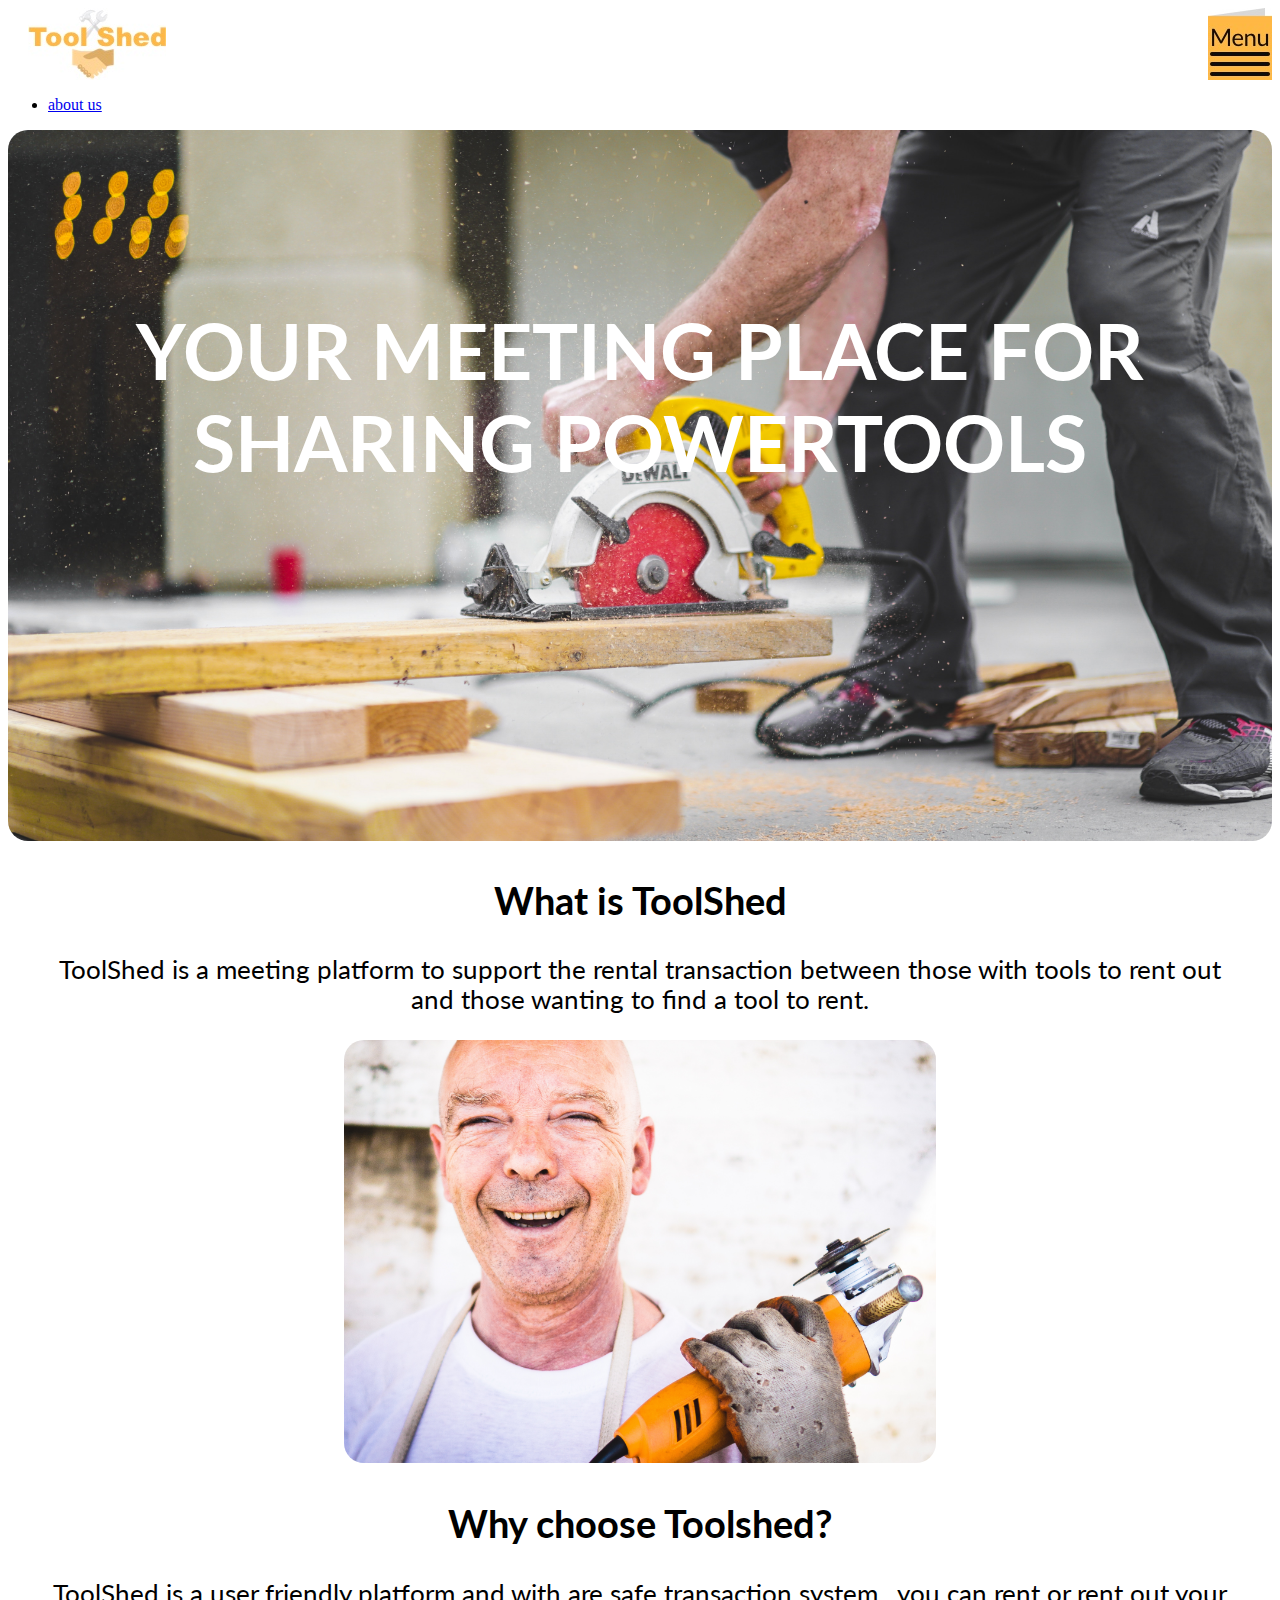
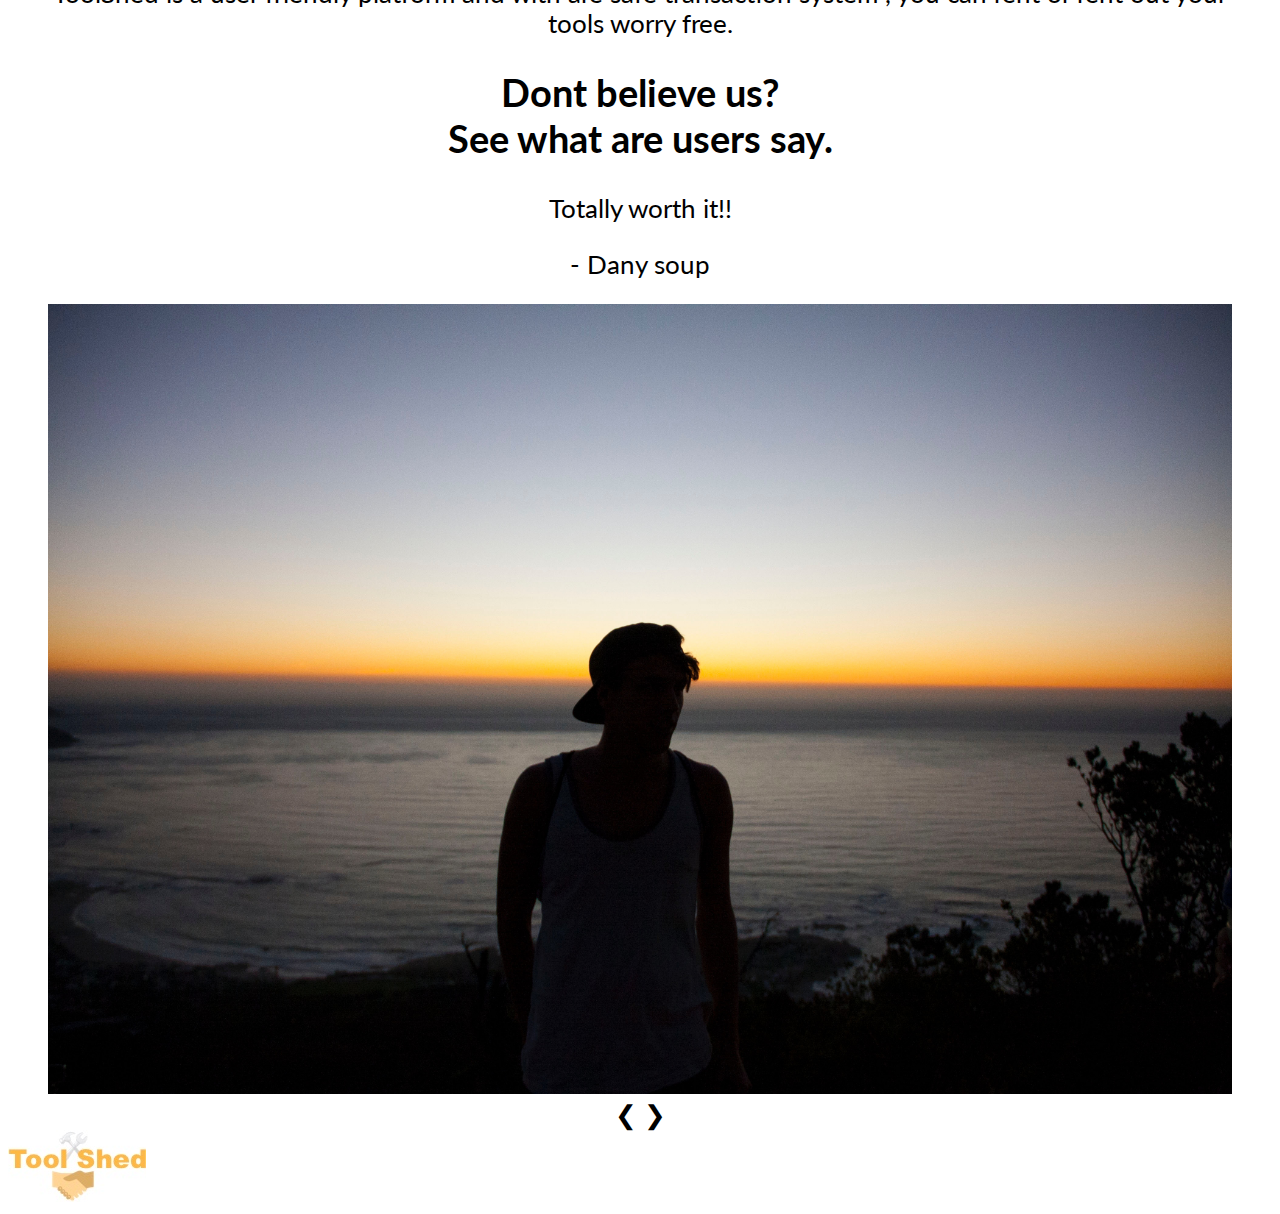
==== index.html @ 8a11a303 "lalmost finshed with customer review section" ====
<!DOCTYPE html>
<html>
  <head>
    <meta name="viewport" content="width=device-width, initial-scale=1.0" />
    <link rel="stylesheet" href="css/index.css" />
    <link
      href="http://fonts.googleapis.com/css?family=Lato&subset=latin,latin-ext"
      rel="stylesheet"
      type="text/css"
    />
    <script async src="JS/home-page.js"></script>
    <title>TOOL SHED</title>
  </head>
  <body>
    <header class="header-nav">
      <img class="topLogo" src="imgs/logo.jpg" />
      <img href="#" class="menu-button" src="imgs/Menu-.jpg" />
    </header>
    <div class="menu">
      <ul>
        <li><a href="about.html">about us </a></li>
      </ul>
    </div>
    <div class="home-page">
      <div class="topImg">
        <img class="backImg" src="imgs/greyson-joralemon-482879-unsplash.jpg" />
        <h1>
          YOUR MEETING PLACE FOR <br />
          SHARING POWERTOOLS
        </h1>
      </div>
      <!--topImg div-->

      <div class="wholeContent">
        <div class="topSecContent">
          <h2>What is ToolShed</h2>
          <p>
            ToolShed is a meeting platform to support the rental transaction
            between those with tools to rent out and those wanting to find a
            tool to rent.
          </p>
          <img
            class="bottomContentImg"
            src="imgs/david-siglin-87978-unsplash.jpg"
          />

        <h2>Why choose Toolshed?</h2>
        <p>
          ToolShed is a user friendly platform and with are safe
          transaction system , you can rent or rent out your tools worry free.
        </p>
        <div class= "costumer-comments">
          <h2> Dont believe us? <br> See what are users say.</h2>
          <div class="Slides">
              <p>Totally worth it!!</p>
              <p class="costumerName">- Dany soup</p>
              <img  class="profilePic"src= 'imgs/chris-leggat-78586-unsplash.jpg'>
            </div>
          
            <div class="Slides">
              <p>I've aleady made 100 bucks this week.</p>
              <p class="costumerName">- Chief Bob</p>
              <img  class="profilePic"src= 'imgs/jordan-whitfield-107093-unsplash.jpg'>
            </div>
          
            <div class="Slides">
              <p>Needed a saw to finish my project. ToolShed found one available to rent a couple blocks down.</p>
              <p class="costumerName">- Allison Grechin</p>
              <img  class="profilePic"src= 'imgs/juan-ramos-97385-unsplash.jpg'>
            </div>

            <div class="Slides">
              <p>I wish I knew about Toolshed sooner</p>
              <p class="costumerName">- Chris P. Bacon</p>
              <img  class="profilePic"src= 'imgs/noah-basle-25984-unsplash.jpg'>
            </div>
          
            <!-- Next/prev buttons -->
            <a class="prev" onclick="plusSlides(0)">&#10094;</a>
            <a class="next" onclick="plusSlides(1)">&#10095;</a>


        </div>
      </div><!--topSecContent div-->
    </div>
    <!-- wholeContent div -->

    <footer class="footerBar">
      <img class="footerLogo" src="imgs/logo.jpg" />
    </footer>
  </body>
</html>

<!--
   <p>
            Create a Profile and become a<br />
            Poster, Renter, or both today!
          </p>
<div class="wrap">
    <button class="dropbtn">Begin Here</button>
  </div>
   wrap div -->
---- css/index.css ----
.header-nav {
  display: flex;
  justify-content: space-between;
  align-items: center;
}
.topLogo {
  padding: 0px 20px;
}
.menuLogo {
  padding: 10px;
}
.container {
  display: inline-block;
  margin: 0px 20px;
  cursor: pointer;
}
.bar1,
.bar2,
.bar3 {
  width: 35px;
  height: 5px;
  background-color: #333;
  margin: 6px 0;
  transition: 0.4s;
}
.change .bar1 {
  transform: rotate(-45deg) translate(-9px, 6px);
}
.change .bar2 {
  opacity: 0;
}
.change .bar3 {
  transform: rotate(45deg) translate(-8px, -8px);
}
.topImg {
  position: relative;
}
.backImg {
  width: 100%;
  height: auto;
  border-radius: 20px;
}
.topImg h1 {
  position: absolute;
  width: 100%;
  top: 30%;
  left: 50%;
  transform: translate(-50%, -50%);
  font-size: 6vw;
  text-align: center;
  color: white;
  font-family: "Lato", sans-serif;
}
.topSecContent {
  display: flex;
  flex-direction: column;
  justify-content: center;
  margin: 0px 40px;
  text-align: center;
  font-size: 1.6rem;
  font-family: "Lato", sans-serif;
}
@media (min-width: 1000px) {
  .topSecContent {
    display: inline-block;
  }
}
.bottomContentImg {
  border-radius: 20px;
}
@media (min-width: 1000px) {
  .bottomContentImg {
    width: 50%;
  }
}
.dropbtn {
  font-family: "Lato", sans-serif;
  font-size: 26px;
  width: 257px;
  height: 38px;
  background: #ffb843;
  color: white;
  border-radius: 30px;
  box-shadow: 0px 1px 1px grey;
  outline: none;
}
.devTeamImg {
  position: relative;
  text-align: center;
  color: white;
}
.devTeam {
  position: absolute;
  top: 50%;
  left: 50%;
  transform: translate(-50%, -50%);
  font-size: 10vw;
}
.devInfoSec {
  display: flex;
  flex-wrap: wrap;
}
.devInfo {
  width: 49.5%;
  font-size: 100%;
  text-align: center;
}
.profilePhoto {
  border-radius: 50%;
  width: 20%;
  height: auto;
}
* {
  max-width: 100%;
}
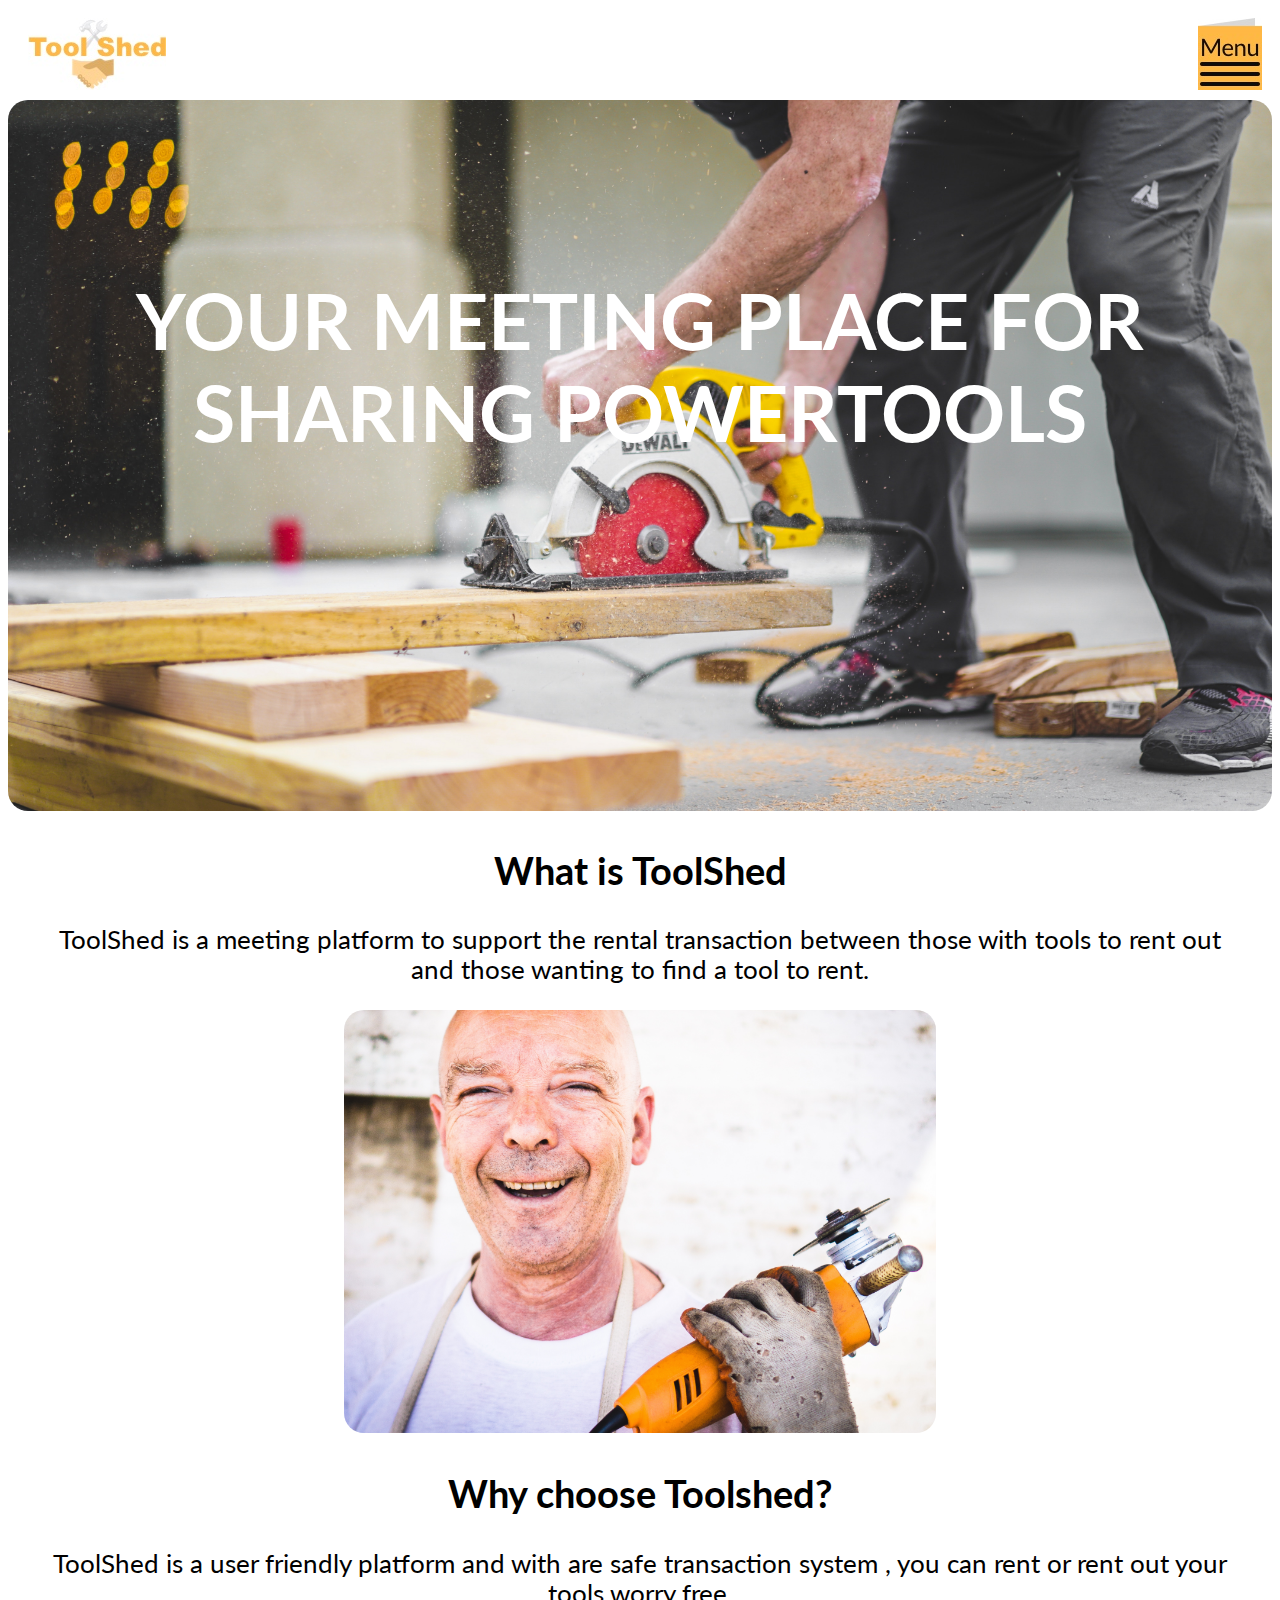
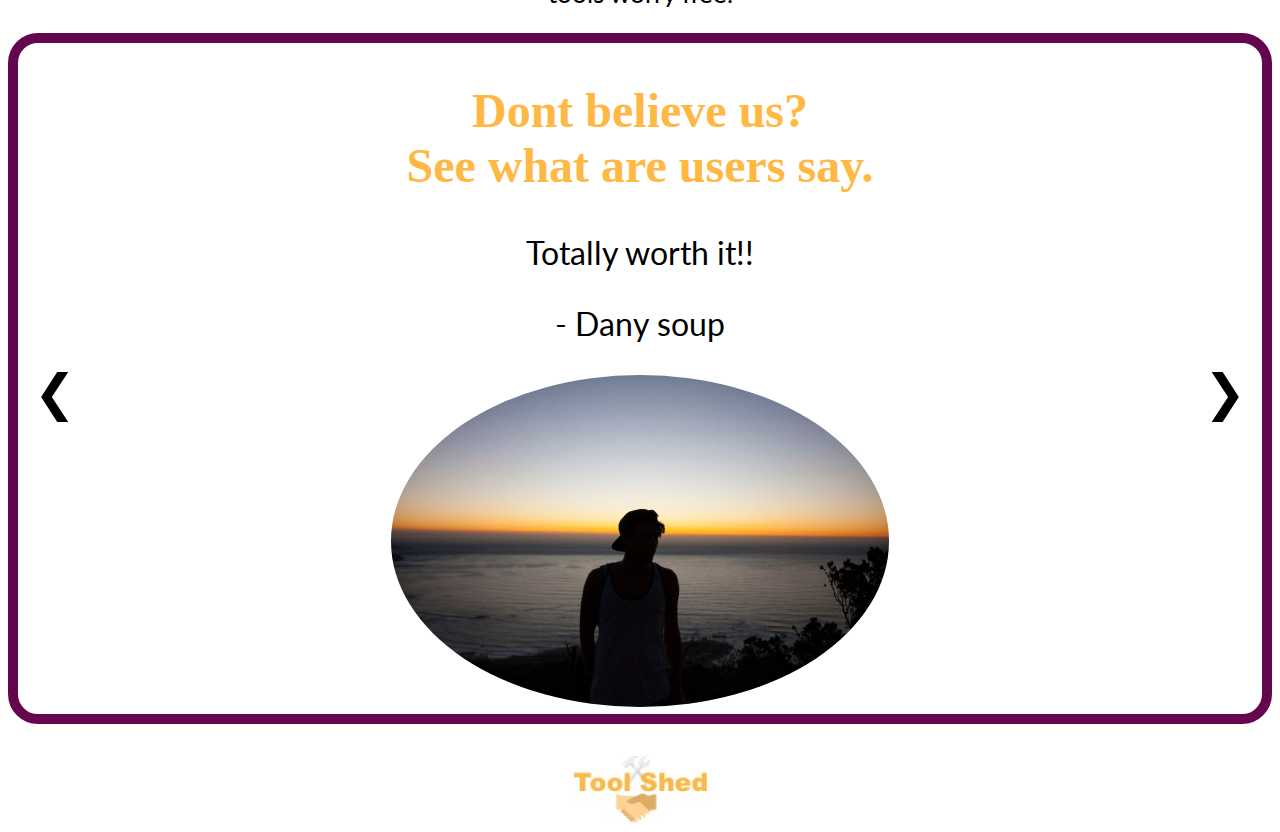
==== commit f9bc116f: "user review section done and working properly" ====
--- a/index.html
+++ b/index.html
@@ -16,87 +16,96 @@
       <img class="topLogo" src="imgs/logo.jpg" />
       <img href="#" class="menu-button" src="imgs/Menu-.jpg" />
     </header>
+
     <div class="menu">
       <ul>
         <li><a href="about.html">about us </a></li>
       </ul>
     </div>
-    <div class="home-page">
-      <div class="topImg">
-        <img class="backImg" src="imgs/greyson-joralemon-482879-unsplash.jpg" />
-        <h1>
-          YOUR MEETING PLACE FOR <br />
-          SHARING POWERTOOLS
-        </h1>
-      </div>
-      <!--topImg div-->
+    <!--menu div-->
 
-      <div class="wholeContent">
-        <div class="topSecContent">
-          <h2>What is ToolShed</h2>
-          <p>
-            ToolShed is a meeting platform to support the rental transaction
-            between those with tools to rent out and those wanting to find a
-            tool to rent.
-          </p>
-          <img
-            class="bottomContentImg"
-            src="imgs/david-siglin-87978-unsplash.jpg"
-          />
+    <div class="topImg">
+      <img class="backImg" src="imgs/greyson-joralemon-482879-unsplash.jpg" />
+      <h1>
+        YOUR MEETING PLACE FOR <br />
+        SHARING POWERTOOLS
+      </h1>
+    </div>
+    <!--topImg div-->
+
+    <div class="contentSec">
+      <div class="topContentSec">
+        <h2>What is ToolShed</h2>
+
+        <p>
+          ToolShed is a meeting platform to support the rental transaction
+          between those with tools to rent out and those wanting to find a tool
+          to rent.
+        </p>
+
+        <img
+          class="bottomContentImg"
+          src="imgs/david-siglin-87978-unsplash.jpg"
+        />
 
         <h2>Why choose Toolshed?</h2>
+
         <p>
-          ToolShed is a user friendly platform and with are safe
-          transaction system , you can rent or rent out your tools worry free.
+          ToolShed is a user friendly platform and with are safe transaction
+          system , you can rent or rent out your tools worry free.
         </p>
-        <div class= "costumer-comments">
-          <h2> Dont believe us? <br> See what are users say.</h2>
-          <div class="Slides">
-              <p>Totally worth it!!</p>
-              <p class="costumerName">- Dany soup</p>
-              <img  class="profilePic"src= 'imgs/chris-leggat-78586-unsplash.jpg'>
-            </div>
-          
-            <div class="Slides">
-              <p>I've aleady made 100 bucks this week.</p>
-              <p class="costumerName">- Chief Bob</p>
-              <img  class="profilePic"src= 'imgs/jordan-whitfield-107093-unsplash.jpg'>
-            </div>
-          
-            <div class="Slides">
-              <p>Needed a saw to finish my project. ToolShed found one available to rent a couple blocks down.</p>
-              <p class="costumerName">- Allison Grechin</p>
-              <img  class="profilePic"src= 'imgs/juan-ramos-97385-unsplash.jpg'>
-            </div>
+      </div>
+      <!--topContentSec-->
 
-            <div class="Slides">
-              <p>I wish I knew about Toolshed sooner</p>
-              <p class="costumerName">- Chris P. Bacon</p>
-              <img  class="profilePic"src= 'imgs/noah-basle-25984-unsplash.jpg'>
-            </div>
-          
-            <!-- Next/prev buttons -->
-            <a class="prev" onclick="plusSlides(0)">&#10094;</a>
-            <a class="next" onclick="plusSlides(1)">&#10095;</a>
+      <div class="costumer-comments">
+        <h2>
+          Dont believe us? <br />
+          See what are users say.
+        </h2>
 
+        <div class="Slides">
+          <p>Totally worth it!!</p>
+          <p>- Dany soup</p>
+          <img class="profilePic" src="imgs/chris-leggat-78586-unsplash.jpg" />
+        </div>
+        <!--Slides div-->
 
+        <div class="Slides">
+          <p>I've aleady made 100 bucks this week.</p>
+          <p>- Chief Bob</p>
+          <img
+            class="profilePic"
+            src="imgs/jordan-whitfield-107093-unsplash.jpg"
+          />
         </div>
-      </div><!--topSecContent div-->
+        <!--Slides div-->
+
+        <div class="Slides">
+          <p>
+            Needed a saw to finish my project. ToolShed found one available to
+            rent a couple blocks down.
+          </p>
+          <p>- Allison Grechin</p>
+          <img class="profilePic" src="imgs/juan-ramos-97385-unsplash.jpg" />
+        </div>
+        <!--Slides div-->
+
+        <div class="Slides">
+          <p>I wish I knew about Toolshed sooner</p>
+          <p>- Chrissy P. Bacon</p>
+          <img class="profilePic" src="imgs/noah-basle-25984-unsplash.jpg" />
+        </div>
+        <!--Slides div-->
+
+        <a class="prev" onclick="plusSlides(-1)">&#10094;</a>
+        <a class="next" onclick="plusSlides(1)">&#10095;</a>
+      </div>
+      <!--custumer-comments div-->
     </div>
-    <!-- wholeContent div -->
+    <!-- contentSec div -->
 
     <footer class="footerBar">
       <img class="footerLogo" src="imgs/logo.jpg" />
     </footer>
   </body>
 </html>
-
-<!--
-   <p>
-            Create a Profile and become a<br />
-            Poster, Renter, or both today!
-          </p>
-<div class="wrap">
-    <button class="dropbtn">Begin Here</button>
-  </div>
-   wrap div -->
--- a/css/index.css
+++ b/css/index.css
@@ -9,28 +9,12 @@
 .menuLogo {
   padding: 10px;
 }
-.container {
-  display: inline-block;
-  margin: 0px 20px;
-  cursor: pointer;
-}
-.bar1,
-.bar2,
-.bar3 {
-  width: 35px;
-  height: 5px;
-  background-color: #333;
-  margin: 6px 0;
-  transition: 0.4s;
-}
-.change .bar1 {
-  transform: rotate(-45deg) translate(-9px, 6px);
-}
-.change .bar2 {
-  opacity: 0;
-}
-.change .bar3 {
-  transform: rotate(45deg) translate(-8px, -8px);
+.footerBar {
+  width: 100%;
+  height: 70px;
+  margin: 30px 0px 0px;
+  display: flex;
+  justify-content: center;
 }
 .topImg {
   position: relative;
@@ -39,6 +23,24 @@
   width: 100%;
   height: auto;
   border-radius: 20px;
+}
+.menu-button {
+  padding: 10px;
+  display: flex;
+  justify-content: flex-end;
+  cursor: pointer;
+}
+.menu {
+  display: none;
+  border: 1px solid green;
+}
+.menu ul li {
+  list-style-type: none;
+  display: flex;
+  font-size: 100%;
+}
+.menu--open {
+  display: flex;
 }
 .topImg h1 {
   position: absolute;
@@ -51,7 +53,7 @@
   color: white;
   font-family: "Lato", sans-serif;
 }
-.topSecContent {
+.topContentSec {
   display: flex;
   flex-direction: column;
   justify-content: center;
@@ -61,7 +63,7 @@
   font-family: "Lato", sans-serif;
 }
 @media (min-width: 1000px) {
-  .topSecContent {
+  .topContentSec {
     display: inline-block;
   }
 }
@@ -84,10 +86,51 @@
   box-shadow: 0px 1px 1px grey;
   outline: none;
 }
+.costumer-comments {
+  font-size: 2rem;
+  text-align: center;
+  border-radius: 30px;
+  border: 10px solid #65054e;
+  position: relative;
+}
+.costumer-comments h2 {
+  color: #ffb843;
+}
+.Slides {
+  display: none;
+  padding: 0% 10%;
+  text-align: center;
+  font-family: "lato", sans-serif;
+}
+.Slides .profilePic {
+  border-radius: 50%;
+  width: 50%;
+  height: auto;
+}
+.prev,
+.next {
+  cursor: pointer;
+  position: absolute;
+  top: 50%;
+  margin-top: -30px;
+  padding: 16px;
+  font-size: 50px;
+  border-radius: 20px;
+  user-select: none;
+  display: flex;
+  justify-content: space-between;
+}
+.next {
+  position: absolute;
+  right: 0;
+}
 .devTeamImg {
   position: relative;
   text-align: center;
   color: white;
+}
+.aboutBackroundImg {
+  border-radius: 20px;
 }
 .devTeam {
   position: absolute;
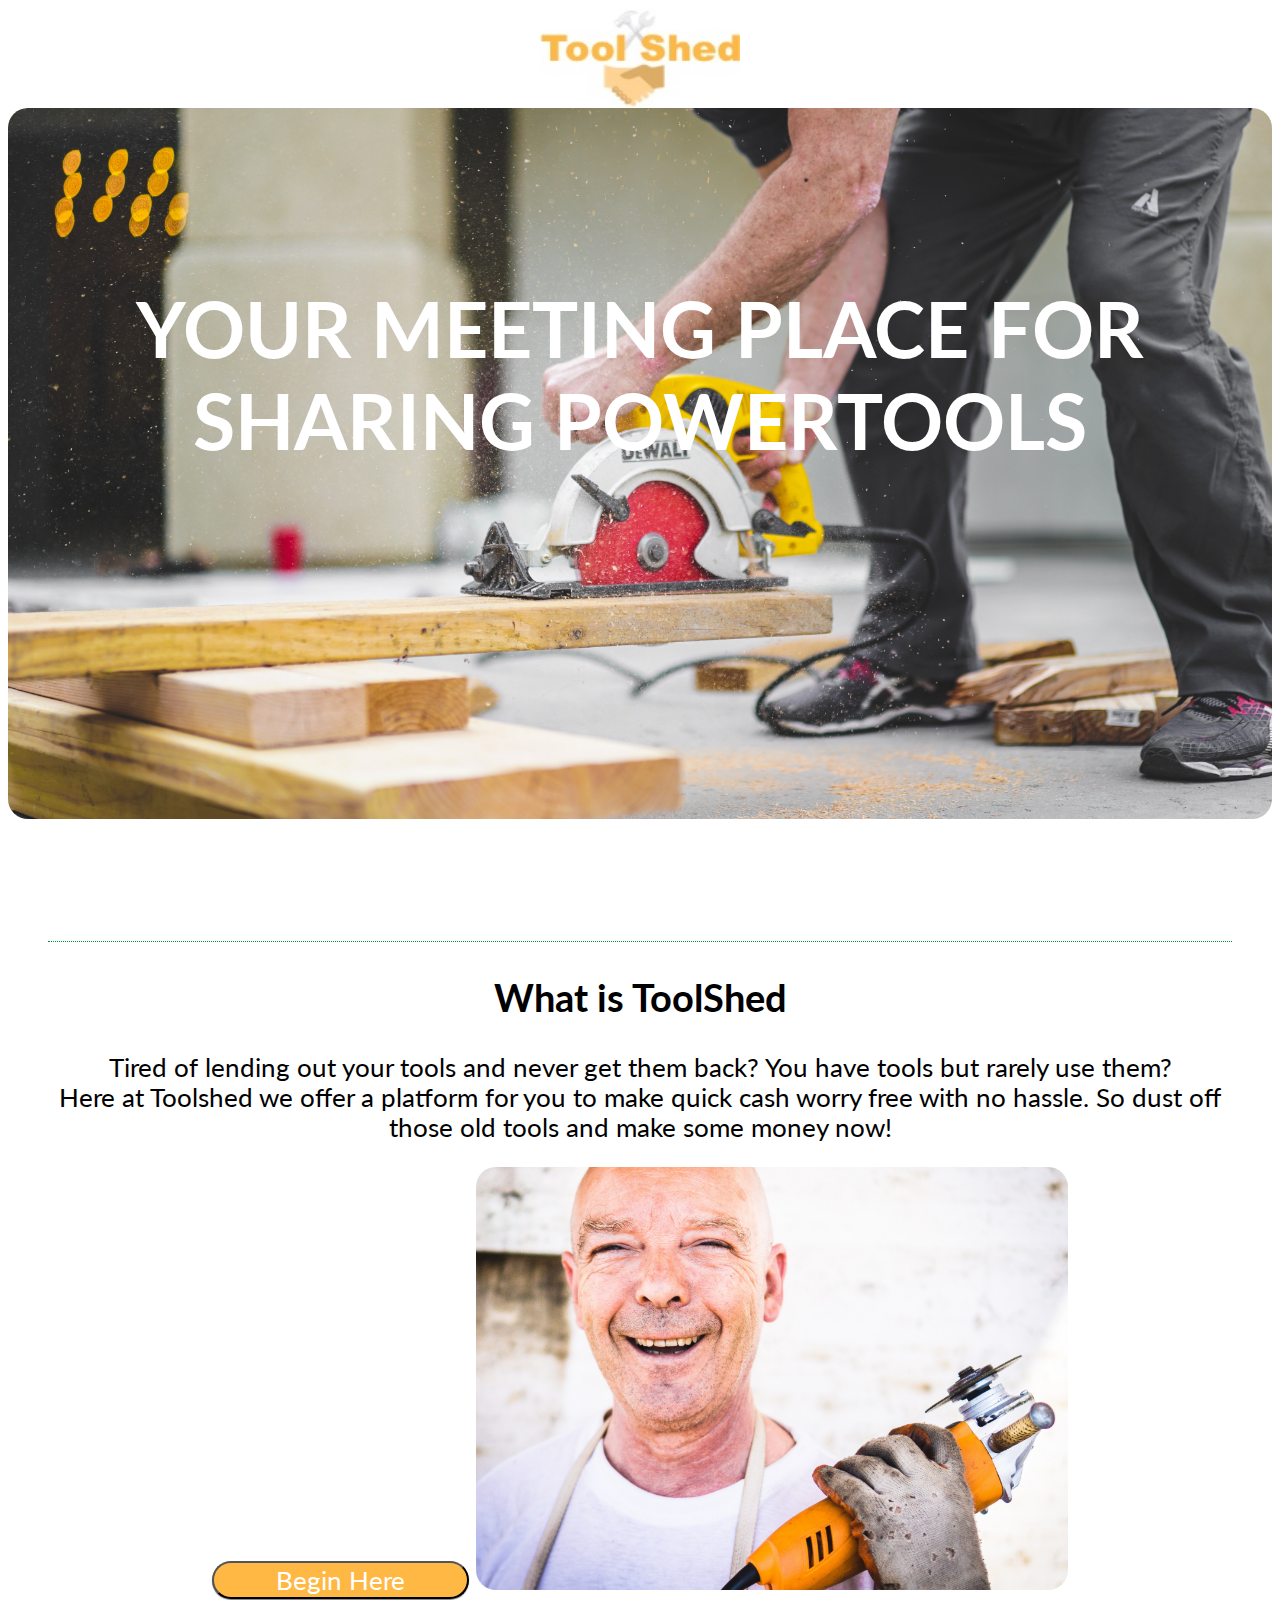
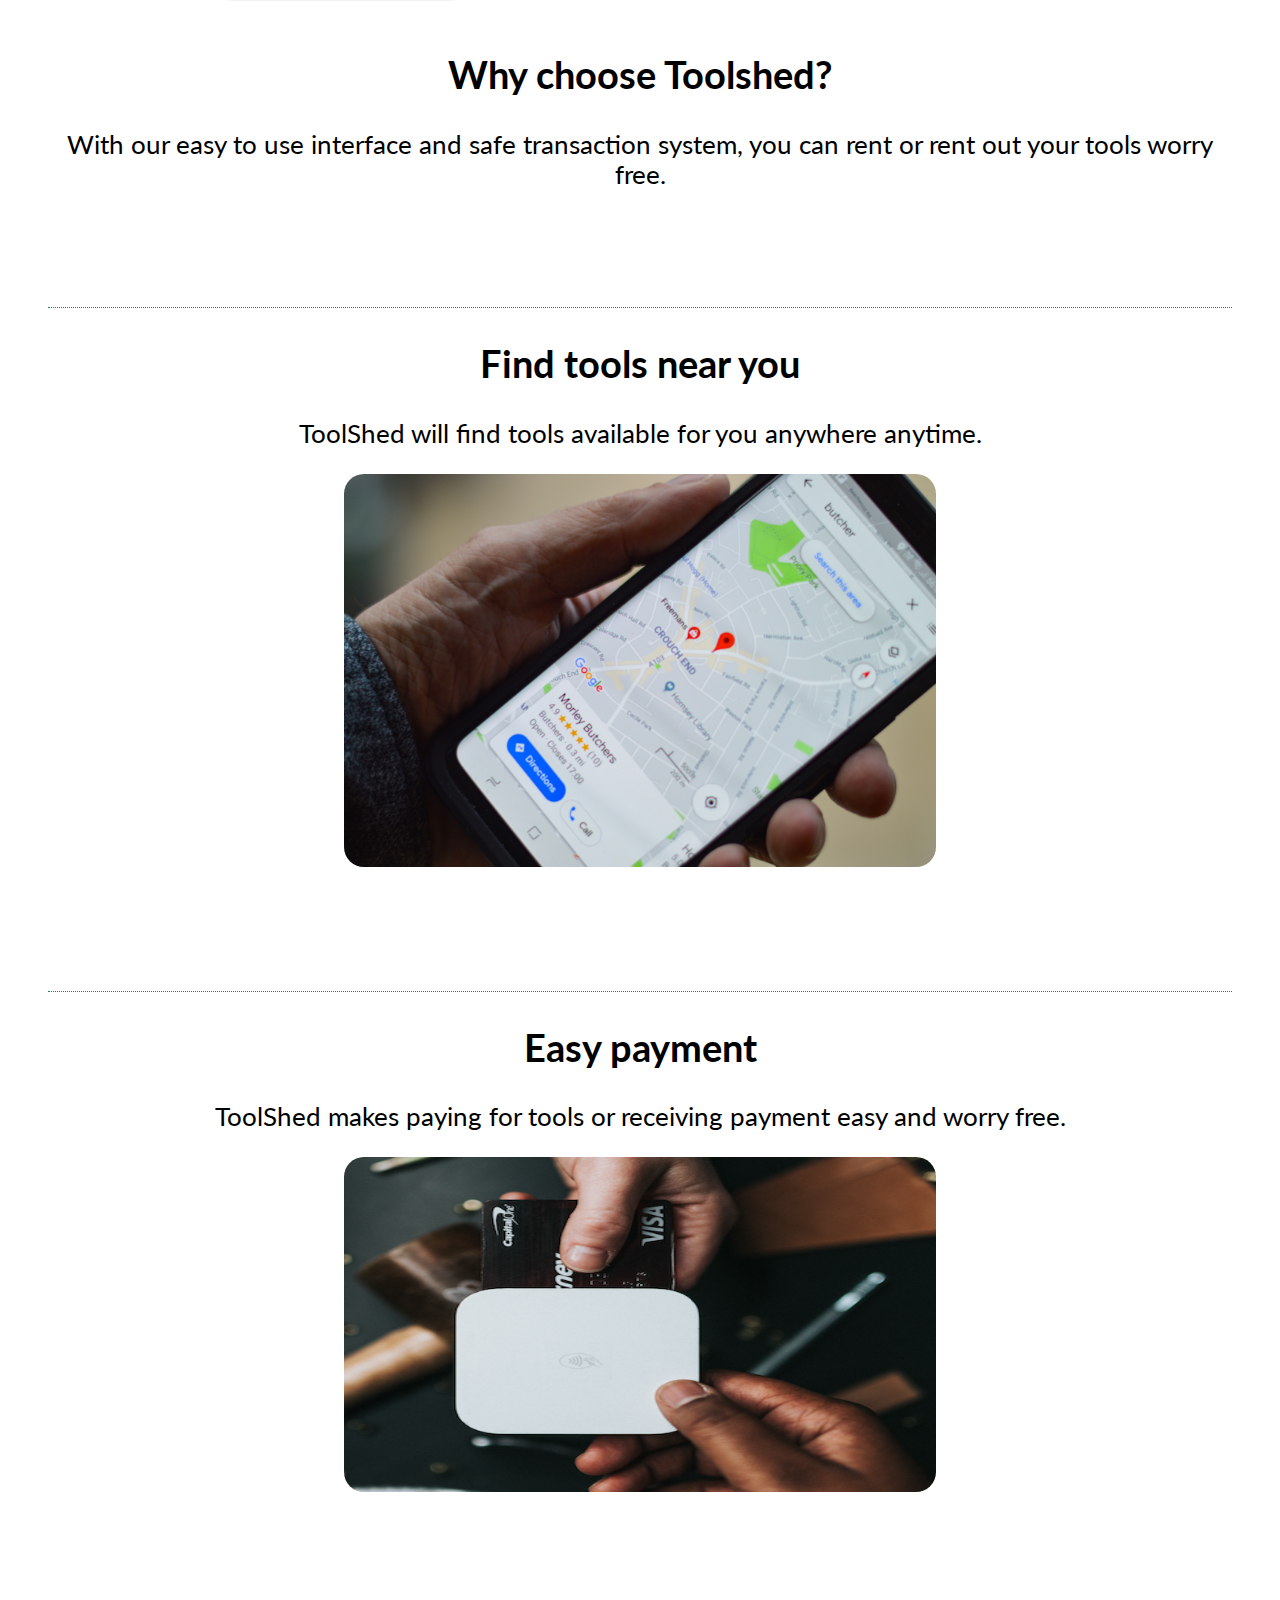
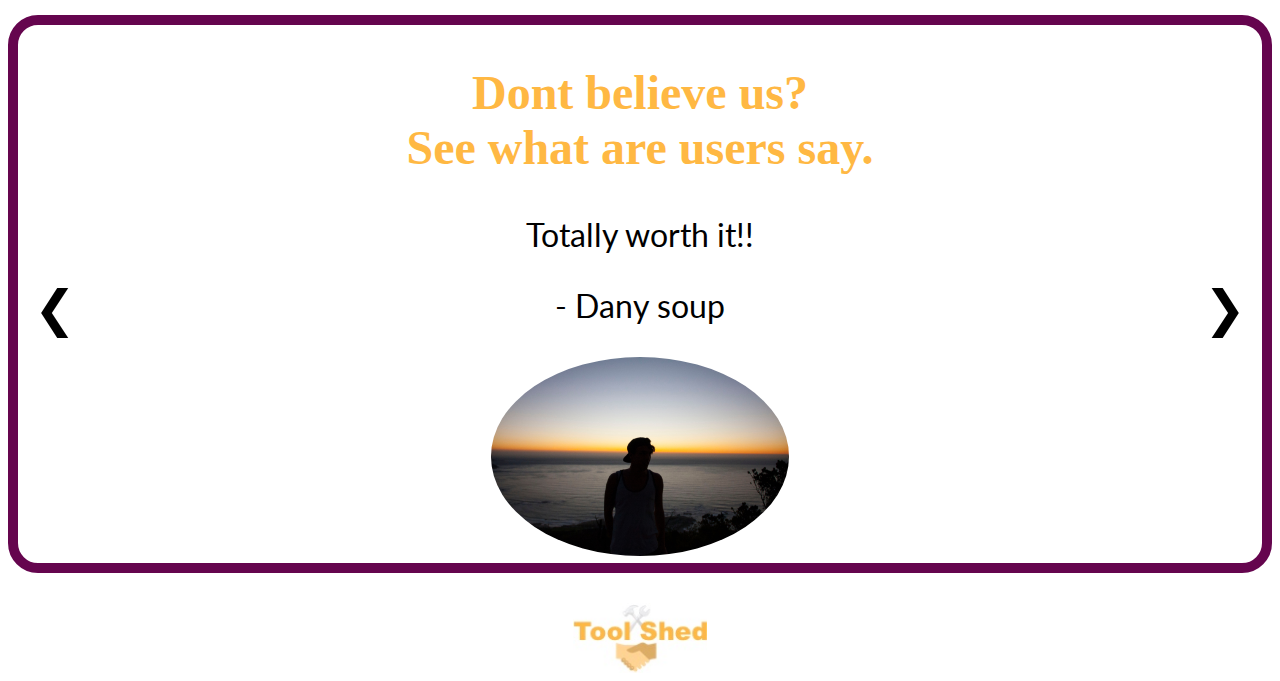
==== commit e3ef24f7: "Middle page content done. Just need to tweak desktop view" ====
--- a/index.html
+++ b/index.html
@@ -13,15 +13,8 @@
   </head>
   <body>
     <header class="header-nav">
-      <img class="topLogo" src="imgs/logo.jpg" />
-      <img href="#" class="menu-button" src="imgs/Menu-.jpg" />
+      <img class="topLogo" src="imgs/logo.jpg" width="200px" height="100px" />
     </header>
-
-    <div class="menu">
-      <ul>
-        <li><a href="about.html">about us </a></li>
-      </ul>
-    </div>
     <!--menu div-->
 
     <div class="topImg">
@@ -35,25 +28,51 @@
 
     <div class="contentSec">
       <div class="topContentSec">
-        <h2>What is ToolShed</h2>
+        <div class="content">
+          <h2>What is ToolShed</h2>
 
-        <p>
-          ToolShed is a meeting platform to support the rental transaction
-          between those with tools to rent out and those wanting to find a tool
-          to rent.
-        </p>
+          <p>
+            Tired of lending out your tools and never get them back? You have
+            tools but rarely use them?<br />
+            Here at Toolshed we offer a platform for you to make quick cash
+            worry free with no hassle. So dust off those old tools and make some
+            money now!
+          </p>
+          <button class="dropbtn">Begin Here</button>
+          <img
+            class="bottomContentImg"
+            src="imgs/david-siglin-87978-unsplash.jpg"
+          />
+          <h2>Why choose Toolshed?</h2>
 
-        <img
-          class="bottomContentImg"
-          src="imgs/david-siglin-87978-unsplash.jpg"
-        />
+          <p>
+            With our easy to use interface and safe transaction system, you can
+            rent or rent out your tools worry free.
+          </p>
+        </div>
 
-        <h2>Why choose Toolshed?</h2>
+        <div class="content">
+          <h2>Find tools near you</h2>
+          <p>ToolShed will find tools available for you anywhere anytime.</p>
+          <img
+            class="bottomContentImg"
+            src="imgs/henry-perks-1320570-unsplash.jpg"
+          />
+        </div>
 
-        <p>
-          ToolShed is a user friendly platform and with are safe transaction
-          system , you can rent or rent out your tools worry free.
-        </p>
+        <div class="content">
+          <h2>Easy payment</h2>
+          <p>
+            ToolShed makes paying for tools or receiving payment easy and worry
+            free.
+          </p>
+          <img
+            class="bottomContentImg"
+            src="imgs/Screen Shot 2019-05-22 at 4.34.09 PM.png"
+            width="504px"
+            height="335px"
+          />
+        </div>
       </div>
       <!--topContentSec-->
 
--- a/css/index.css
+++ b/css/index.css
@@ -1,13 +1,8 @@
 .header-nav {
+  width: 100%;
   display: flex;
-  justify-content: space-between;
+  justify-content: center;
   align-items: center;
-}
-.topLogo {
-  padding: 0px 20px;
-}
-.menuLogo {
-  padding: 10px;
 }
 .footerBar {
   width: 100%;
@@ -23,24 +18,6 @@
   width: 100%;
   height: auto;
   border-radius: 20px;
-}
-.menu-button {
-  padding: 10px;
-  display: flex;
-  justify-content: flex-end;
-  cursor: pointer;
-}
-.menu {
-  display: none;
-  border: 1px solid green;
-}
-.menu ul li {
-  list-style-type: none;
-  display: flex;
-  font-size: 100%;
-}
-.menu--open {
-  display: flex;
 }
 .topImg h1 {
   position: absolute;
@@ -67,6 +44,10 @@
     display: inline-block;
   }
 }
+.topContentSec .content {
+  border-top: 1px dotted #059240;
+  margin: 10% 0%;
+}
 .bottomContentImg {
   border-radius: 20px;
 }
@@ -85,6 +66,7 @@
   border-radius: 30px;
   box-shadow: 0px 1px 1px grey;
   outline: none;
+  margin-bottom: 20px;
 }
 .costumer-comments {
   font-size: 2rem;
@@ -106,6 +88,11 @@
   border-radius: 50%;
   width: 50%;
   height: auto;
+}
+@media (min-width: 1000px) {
+  .Slides .profilePic {
+    width: 30%;
+  }
 }
 .prev,
 .next {
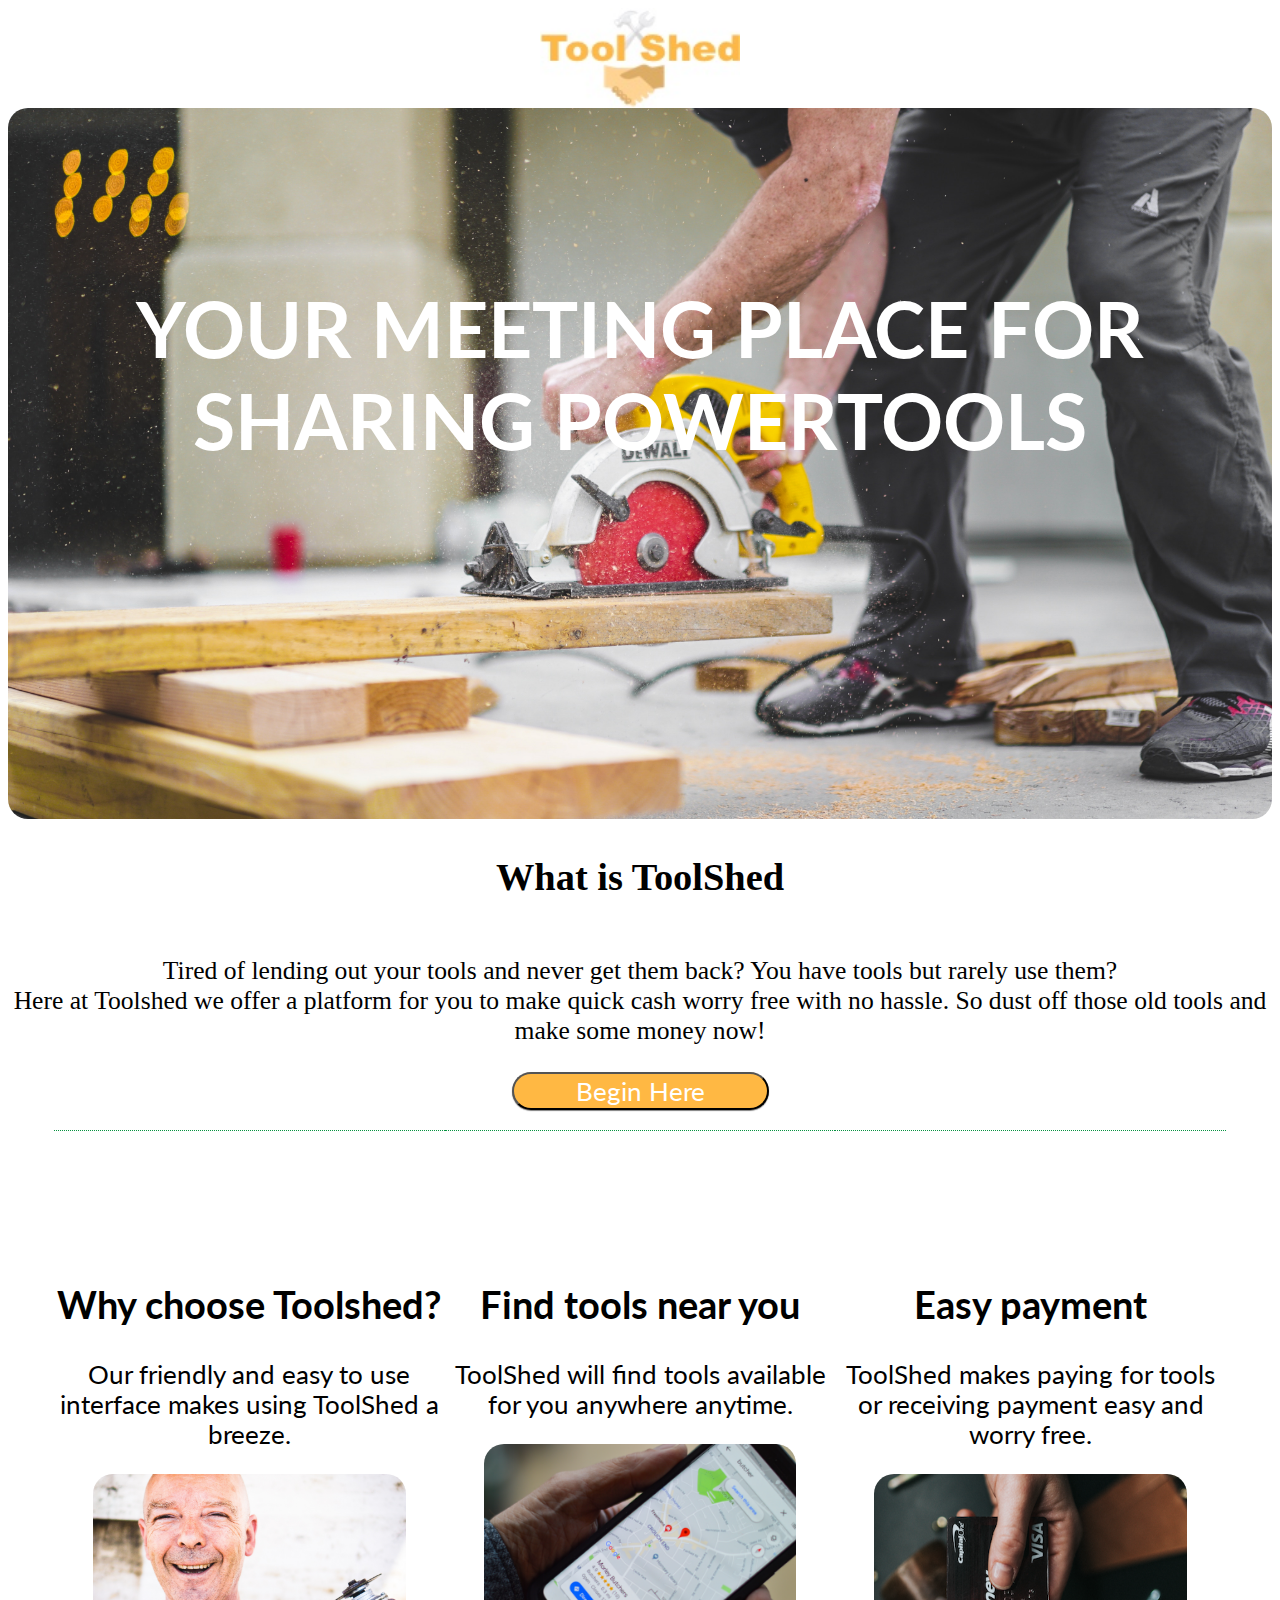
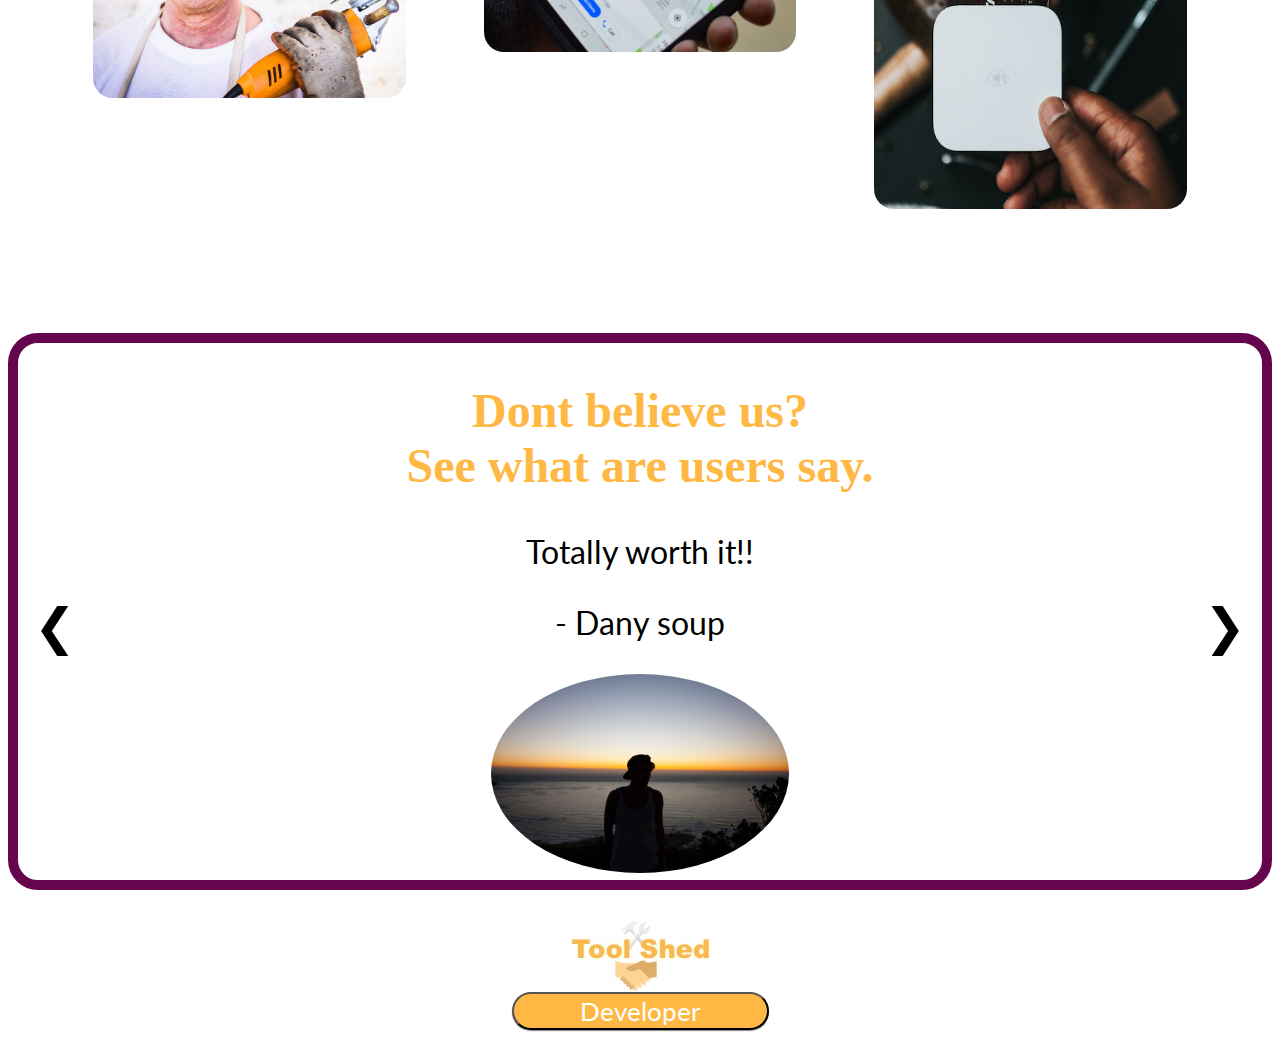
==== commit 0417c8cf: "landing page fully responsive and designs laid out" ====
--- a/index.html
+++ b/index.html
@@ -27,28 +27,33 @@
     <!--topImg div-->
 
     <div class="contentSec">
+      <div class="topPara">
+        <h2>What is ToolShed</h2>
+
+        <p>
+          Tired of lending out your tools and never get them back? You have
+          tools but rarely use them?<br />
+          Here at Toolshed we offer a platform for you to make quick cash worry
+          free with no hassle. So dust off those old tools and make some money
+          now!
+        </p>
+
+        <button class="dropbtn">Begin Here</button>
+      </div>
+
       <div class="topContentSec">
         <div class="content">
-          <h2>What is ToolShed</h2>
+          <h2>Why choose Toolshed?</h2>
 
           <p>
-            Tired of lending out your tools and never get them back? You have
-            tools but rarely use them?<br />
-            Here at Toolshed we offer a platform for you to make quick cash
-            worry free with no hassle. So dust off those old tools and make some
-            money now!
+            Our friendly and easy to use interface makes using ToolShed a
+            breeze.
           </p>
-          <button class="dropbtn">Begin Here</button>
+
           <img
             class="bottomContentImg"
             src="imgs/david-siglin-87978-unsplash.jpg"
           />
-          <h2>Why choose Toolshed?</h2>
-
-          <p>
-            With our easy to use interface and safe transaction system, you can
-            rent or rent out your tools worry free.
-          </p>
         </div>
 
         <div class="content">
@@ -73,8 +78,9 @@
             height="335px"
           />
         </div>
+        <!--content div-->
       </div>
-      <!--topContentSec-->
+      <!--topContentSec div-->
 
       <div class="costumer-comments">
         <h2>
@@ -125,6 +131,9 @@
 
     <footer class="footerBar">
       <img class="footerLogo" src="imgs/logo.jpg" />
+      <a href="about.html">
+        <button class="dropbtn">Developer</button>
+      </a>
     </footer>
   </body>
 </html>
--- a/css/index.css
+++ b/css/index.css
@@ -9,7 +9,8 @@
   height: 70px;
   margin: 30px 0px 0px;
   display: flex;
-  justify-content: center;
+  flex-direction: column;
+  align-items: center;
 }
 .topImg {
   position: relative;
@@ -30,6 +31,13 @@
   color: white;
   font-family: "Lato", sans-serif;
 }
+.topPara {
+  font-size: 1.6rem;
+  display: flex;
+  flex-direction: column;
+  align-items: center;
+  text-align: center;
+}
 .topContentSec {
   display: flex;
   flex-direction: column;
@@ -41,19 +49,25 @@
 }
 @media (min-width: 1000px) {
   .topContentSec {
-    display: inline-block;
+    display: flex;
+    flex-direction: row;
   }
 }
 .topContentSec .content {
   border-top: 1px dotted #059240;
-  margin: 10% 0%;
+  padding: 10% 0%;
+}
+@media (min-width: 1000px) {
+  .topContentSec .content {
+    width: 33%;
+  }
 }
 .bottomContentImg {
   border-radius: 20px;
 }
 @media (min-width: 1000px) {
   .bottomContentImg {
-    width: 50%;
+    width: 80%;
   }
 }
 .dropbtn {
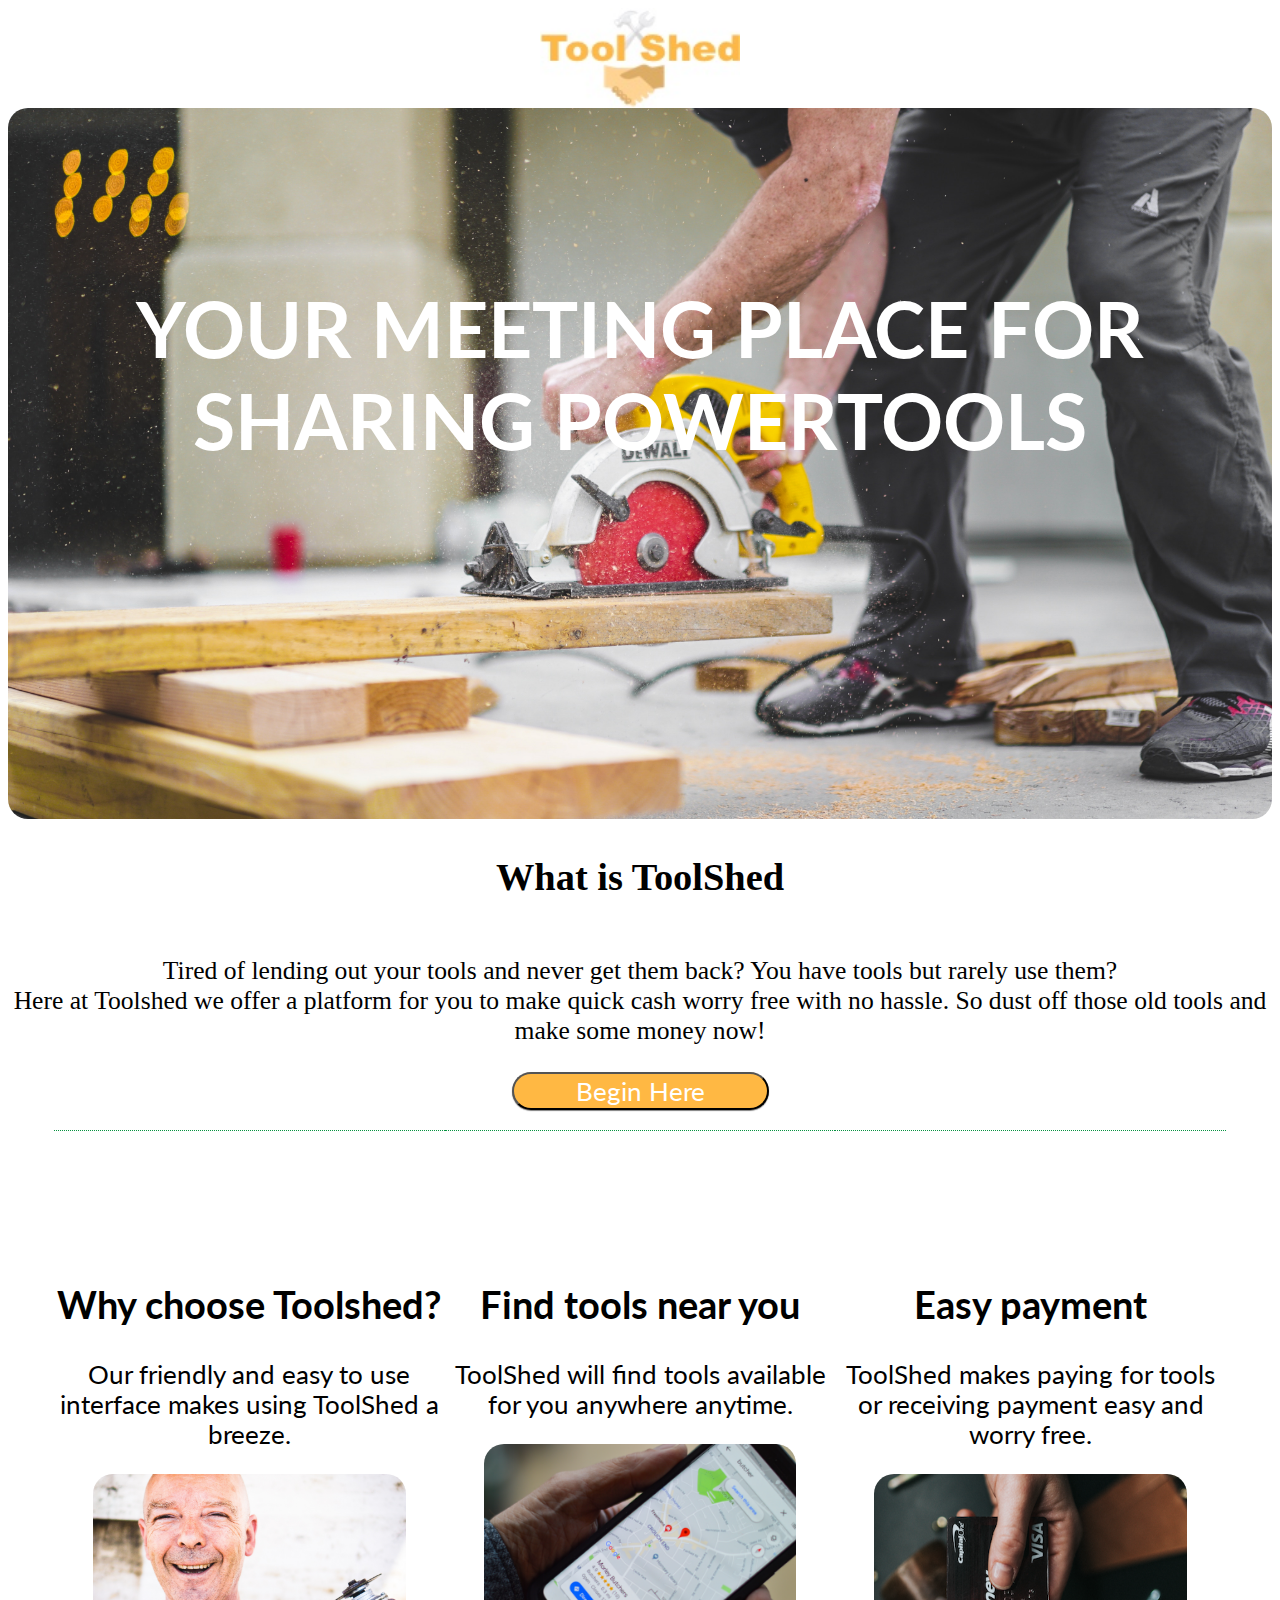
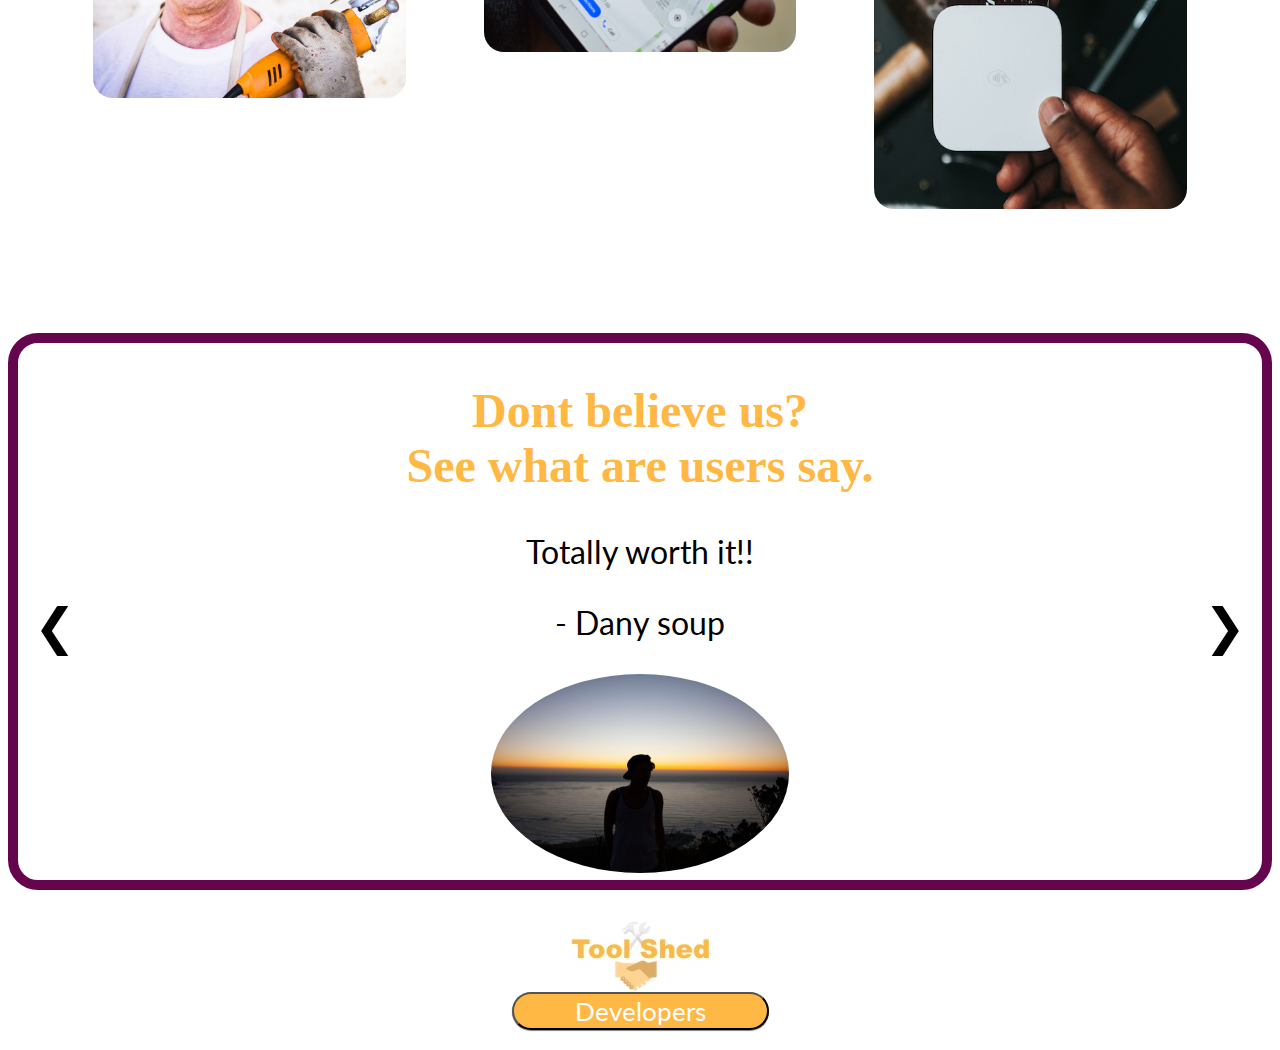
==== commit 65dfd4d8: "about developers page responsive and finished" ====
--- a/index.html
+++ b/index.html
@@ -132,7 +132,7 @@
     <footer class="footerBar">
       <img class="footerLogo" src="imgs/logo.jpg" />
       <a href="about.html">
-        <button class="dropbtn">Developer</button>
+        <button class="dropbtn">Developers</button>
       </a>
     </footer>
   </body>
--- a/css/index.css
+++ b/css/index.css
@@ -125,34 +125,47 @@
   position: absolute;
   right: 0;
 }
-.devTeamImg {
-  position: relative;
+.aboutBackImg {
+  background-image: url("../imgs/aboutPageImage.jpg");
+  background-size: cover;
+  background-repeat: no-repeat;
+  height: 1300px;
+  color: #059240;
+}
+.aboutBackImg .backImgText {
+  font-family: "Lato", sans-serif;
+  font-size: 1.6rem;
   text-align: center;
-  color: white;
-}
-.aboutBackroundImg {
-  border-radius: 20px;
-}
-.devTeam {
-  position: absolute;
-  top: 50%;
-  left: 50%;
-  transform: translate(-50%, -50%);
-  font-size: 10vw;
+  padding: 5% 0%;
 }
 .devInfoSec {
   display: flex;
   flex-wrap: wrap;
+  justify-content: center;
 }
-.devInfo {
-  width: 49.5%;
-  font-size: 100%;
+.devInfoSec .devTitle {
+  color: #f5fdf8;
+}
+.devInfoSec .devInfo {
+  width: 45%;
+  font-size: 1.6rem;
   text-align: center;
+  padding: 2% 0%;
+  border-bottom: 3px dotted #65054e;
 }
-.profilePhoto {
+.devInfoSec .devInfo .devName {
+  background: #ffbe43;
+  margin: 0% 8%;
+  border-radius: 30px;
+}
+@media (min-width: 1000px) {
+  .devInfoSec .devInfo .devName {
+    margin: 0% 30%;
+  }
+}
+.devInfoSec .profilePhoto {
+  border: 2px solid #65054e;
   border-radius: 50%;
-  width: 20%;
-  height: auto;
 }
 * {
   max-width: 100%;
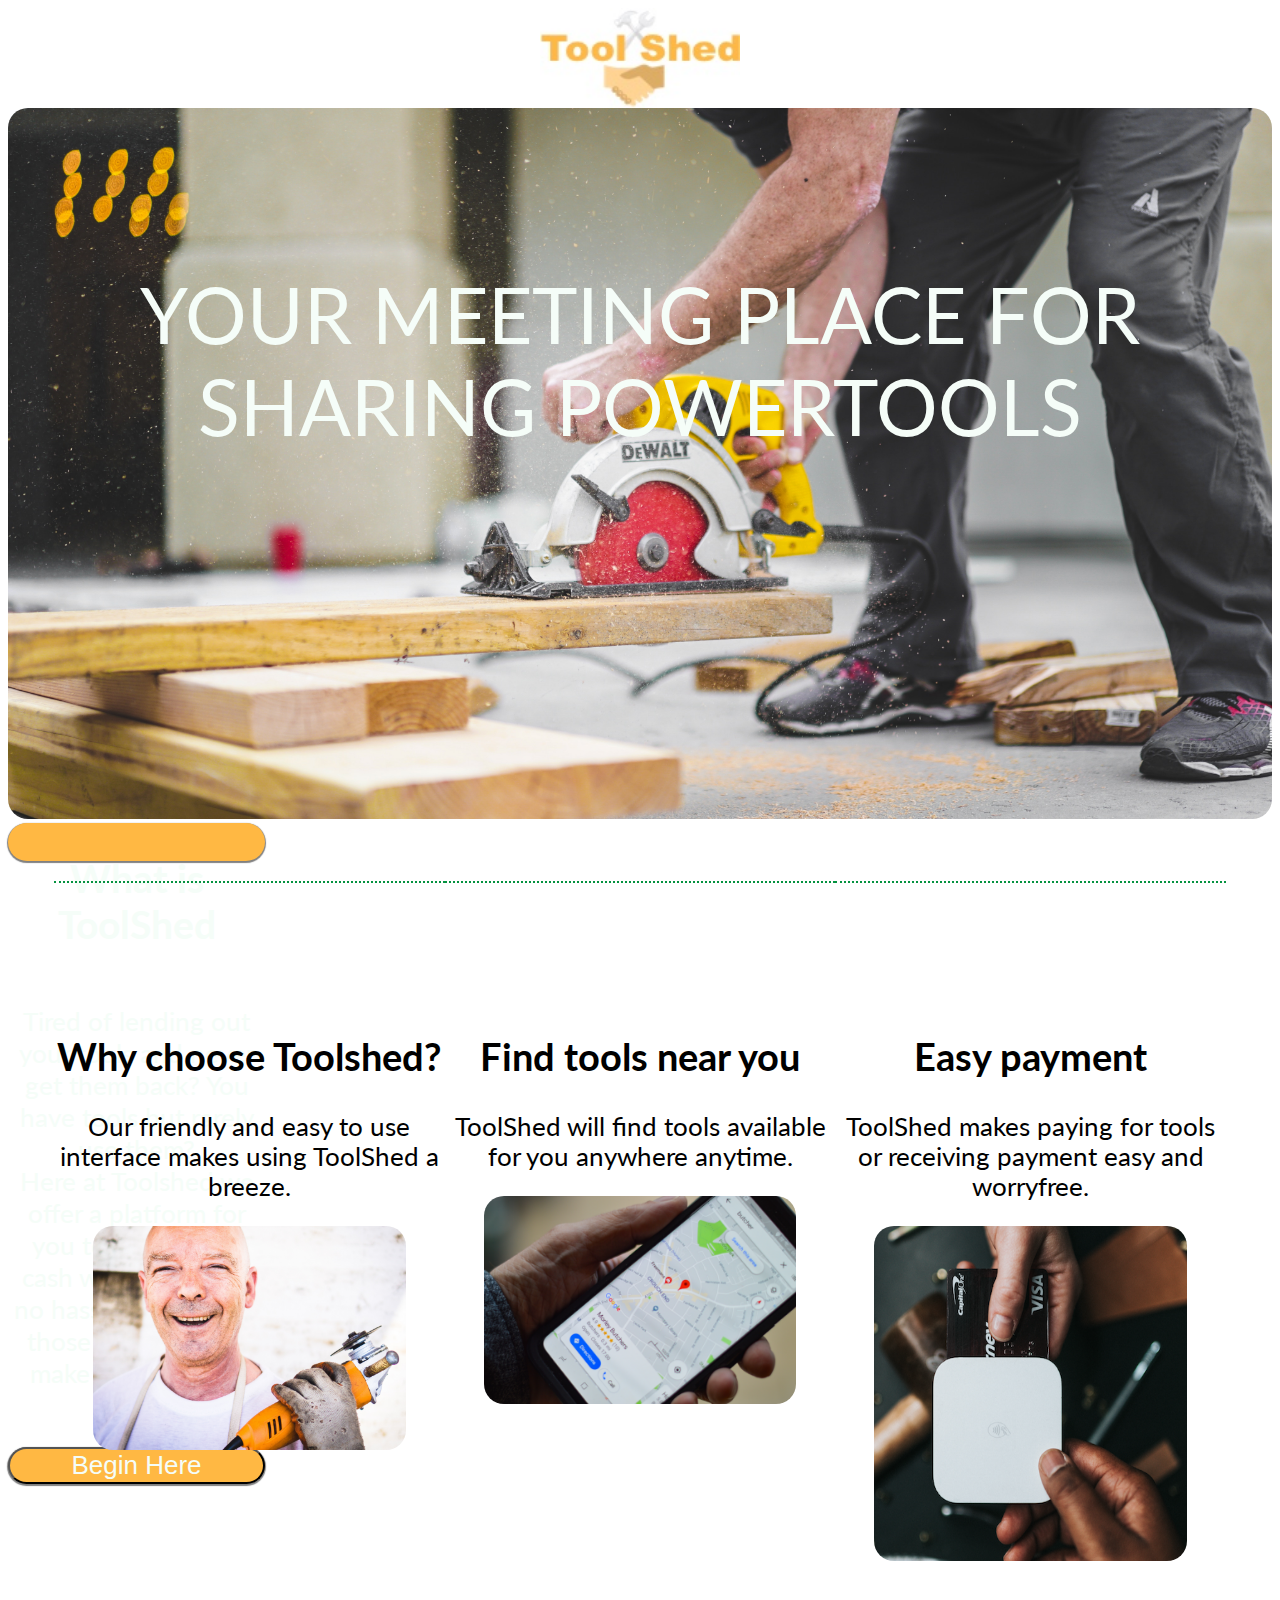
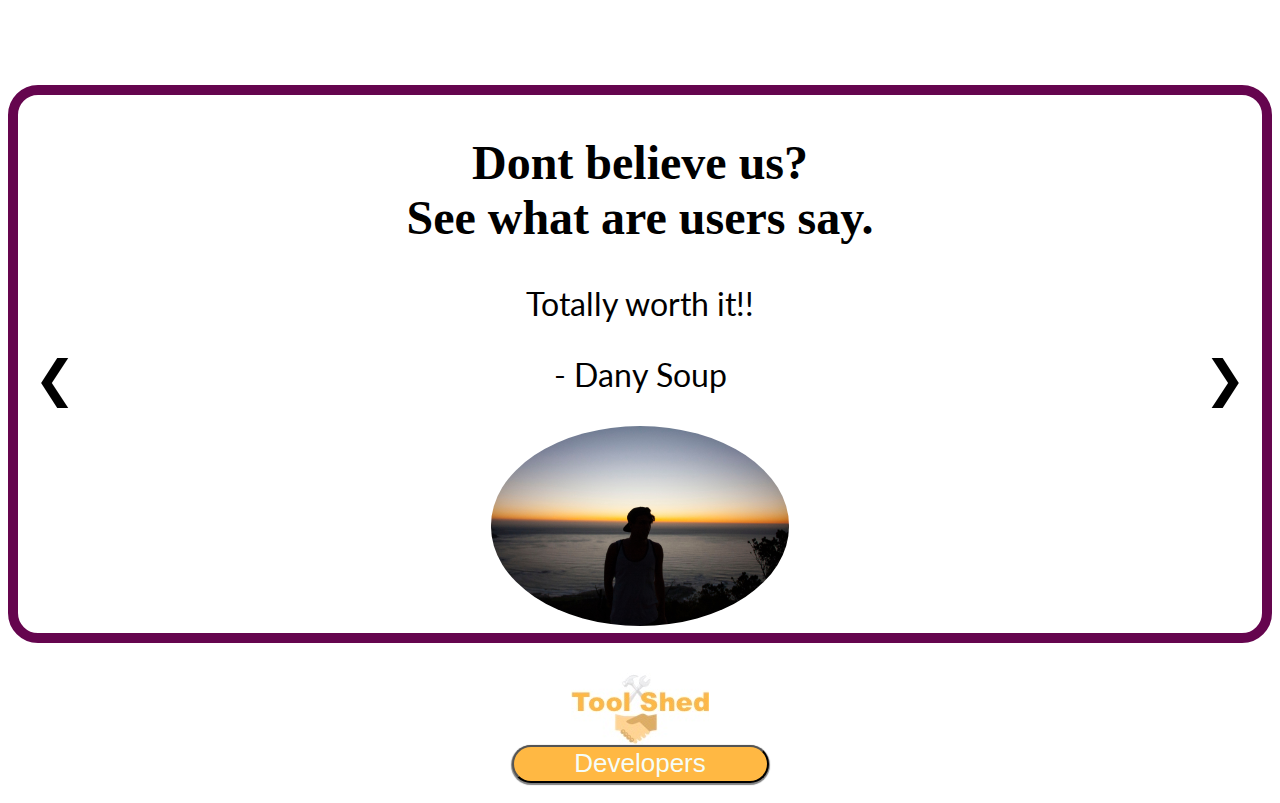
==== commit fc6242e9: "cleaned up code. added mixins and color var" ====
--- a/index.html
+++ b/index.html
@@ -11,128 +11,123 @@
     <script async src="JS/home-page.js"></script>
     <title>TOOL SHED</title>
   </head>
+  <!--end of head div-->
   <body>
     <header class="header-nav">
       <img class="topLogo" src="imgs/logo.jpg" width="200px" height="100px" />
     </header>
-    <!--menu div-->
+    <!--end of header div-->
 
     <div class="topImg">
       <img class="backImg" src="imgs/greyson-joralemon-482879-unsplash.jpg" />
-      <h1>
+      <div class="textImg">
         YOUR MEETING PLACE FOR <br />
         SHARING POWERTOOLS
-      </h1>
+      </div>
     </div>
-    <!--topImg div-->
+    <!--end of topImg div-->
 
-    <div class="contentSec">
-      <div class="topPara">
-        <h2>What is ToolShed</h2>
+    <div class="topPara">
+      <h2>What is ToolShed</h2>
+      <p>
+        Tired of lending out your tools and never get them back? You have tools
+        but rarely use them?<br />
+        Here at Toolshed we offer a platform for you to make quick cash worry
+        free with no hassle. So dust off those old tools and make some money
+        now!
+      </p>
+      <button class="btn">Begin Here</button>
+    </div>
+    <!--end of topPara div-->
 
+    <div class="topContentSec">
+      <div class="content">
+        <h2>Why choose Toolshed?</h2>
         <p>
-          Tired of lending out your tools and never get them back? You have
-          tools but rarely use them?<br />
-          Here at Toolshed we offer a platform for you to make quick cash worry
-          free with no hassle. So dust off those old tools and make some money
-          now!
+          Our friendly and easy to use interface makes using ToolShed a breeze.
         </p>
+        <img
+          class="bottomContentImg"
+          src="imgs/david-siglin-87978-unsplash.jpg"
+        />
+      </div>
+      <!--end of content div-->
 
-        <button class="dropbtn">Begin Here</button>
+      <div class="content">
+        <h2>Find tools near you</h2>
+        <p>ToolShed will find tools available for you anywhere anytime.</p>
+        <img
+          class="bottomContentImg"
+          src="imgs/henry-perks-1320570-unsplash.jpg"
+        />
       </div>
+      <!--end of content div-->
 
-      <div class="topContentSec">
-        <div class="content">
-          <h2>Why choose Toolshed?</h2>
+      <div class="content">
+        <h2>Easy payment</h2>
+        <p>
+          ToolShed makes paying for tools or receiving payment easy and
+          worryfree.
+        </p>
+        <img
+          class="bottomContentImg"
+          src="imgs/Screen Shot 2019-05-22 at 4.34.09 PM.png"
+          width="504px"
+          height="335px"
+        />
+      </div>
+      <!--end of content div-->
+    </div>
+    <!--end of topContentSec div-->
 
-          <p>
-            Our friendly and easy to use interface makes using ToolShed a
-            breeze.
-          </p>
+    <div class="costumer-comments">
+      <h2>
+        Dont believe us? <br />
+        See what are users say.
+      </h2>
 
-          <img
-            class="bottomContentImg"
-            src="imgs/david-siglin-87978-unsplash.jpg"
-          />
-        </div>
+      <div class="slides">
+        <p>Totally worth it!!</p>
+        <p>- Dany Soup</p>
+        <img class="profilePic" src="imgs/chris-leggat-78586-unsplash.jpg" />
+      </div>
+      <!--end of slides div-->
 
-        <div class="content">
-          <h2>Find tools near you</h2>
-          <p>ToolShed will find tools available for you anywhere anytime.</p>
-          <img
-            class="bottomContentImg"
-            src="imgs/henry-perks-1320570-unsplash.jpg"
-          />
-        </div>
+      <div class="slides">
+        <p>I've already made 100 bucks this week.</p>
+        <p>- Chief Bob</p>
+        <img
+          class="profilePic"
+          src="imgs/jordan-whitfield-107093-unsplash.jpg"
+        />
+      </div>
+      <!--end of slides div-->
 
-        <div class="content">
-          <h2>Easy payment</h2>
-          <p>
-            ToolShed makes paying for tools or receiving payment easy and worry
-            free.
-          </p>
-          <img
-            class="bottomContentImg"
-            src="imgs/Screen Shot 2019-05-22 at 4.34.09 PM.png"
-            width="504px"
-            height="335px"
-          />
-        </div>
-        <!--content div-->
+      <div class="slides">
+        <p>
+          Needed a saw to finish my project. ToolShed found one available to
+          rent a couple blocks down.
+        </p>
+        <p>- Allison Grechin</p>
+        <img class="profilePic" src="imgs/juan-ramos-97385-unsplash.jpg" />
       </div>
-      <!--topContentSec div-->
+      <!--end of slides div-->
 
-      <div class="costumer-comments">
-        <h2>
-          Dont believe us? <br />
-          See what are users say.
-        </h2>
+      <div class="slides">
+        <p>I wish I knew about Toolshed sooner</p>
+        <p>- Chrissy P. Bacon</p>
+        <img class="profilePic" src="imgs/noah-basle-25984-unsplash.jpg" />
+      </div>
+      <!--end of slides div-->
 
-        <div class="Slides">
-          <p>Totally worth it!!</p>
-          <p>- Dany soup</p>
-          <img class="profilePic" src="imgs/chris-leggat-78586-unsplash.jpg" />
-        </div>
-        <!--Slides div-->
-
-        <div class="Slides">
-          <p>I've aleady made 100 bucks this week.</p>
-          <p>- Chief Bob</p>
-          <img
-            class="profilePic"
-            src="imgs/jordan-whitfield-107093-unsplash.jpg"
-          />
-        </div>
-        <!--Slides div-->
-
-        <div class="Slides">
-          <p>
-            Needed a saw to finish my project. ToolShed found one available to
-            rent a couple blocks down.
-          </p>
-          <p>- Allison Grechin</p>
-          <img class="profilePic" src="imgs/juan-ramos-97385-unsplash.jpg" />
-        </div>
-        <!--Slides div-->
-
-        <div class="Slides">
-          <p>I wish I knew about Toolshed sooner</p>
-          <p>- Chrissy P. Bacon</p>
-          <img class="profilePic" src="imgs/noah-basle-25984-unsplash.jpg" />
-        </div>
-        <!--Slides div-->
-
-        <a class="prev" onclick="plusSlides(-1)">&#10094;</a>
-        <a class="next" onclick="plusSlides(1)">&#10095;</a>
-      </div>
-      <!--custumer-comments div-->
+      <a class="prev" onclick="plusSlides(-1)">&#10094;</a>
+      <a class="next" onclick="plusSlides(1)">&#10095;</a>
     </div>
-    <!-- contentSec div -->
-
+    <!--end of customerComments div-->
     <footer class="footerBar">
       <img class="footerLogo" src="imgs/logo.jpg" />
       <a href="about.html">
-        <button class="dropbtn">Developers</button>
+        <button class="btn">Developers</button>
       </a>
     </footer>
   </body>
--- a/css/index.css
+++ b/css/index.css
@@ -12,23 +12,32 @@
   flex-direction: column;
   align-items: center;
 }
-.topImg {
-  position: relative;
+.btn {
+  font-size: 26px;
+  width: 257px;
+  height: 38px;
+  background: #ffb843;
+  color: #f5fdf8;
+  border-radius: 30px;
+  box-shadow: 0px 1px 1px 1px grey;
+  outline: none;
+  margin-bottom: 20px;
 }
-.backImg {
+.topImg .backImg {
   width: 100%;
   height: auto;
   border-radius: 20px;
+  position: relative;
 }
-.topImg h1 {
+.topImg .textImg {
   position: absolute;
   width: 100%;
-  top: 30%;
+  top: 40%;
   left: 50%;
   transform: translate(-50%, -50%);
   font-size: 6vw;
   text-align: center;
-  color: white;
+  color: #f5fdf8;
   font-family: "Lato", sans-serif;
 }
 .topPara {
@@ -37,6 +46,16 @@
   flex-direction: column;
   align-items: center;
   text-align: center;
+  font-family: "Lato", sans-serif;
+  font-size: 26px;
+  width: 257px;
+  height: 38px;
+  background: #ffb843;
+  color: #f5fdf8;
+  border-radius: 30px;
+  box-shadow: 0px 1px 1px 1px grey;
+  outline: none;
+  margin-bottom: 20px;
 }
 .topContentSec {
   display: flex;
@@ -47,40 +66,28 @@
   font-size: 1.6rem;
   font-family: "Lato", sans-serif;
 }
-@media (min-width: 1000px) {
+@media (min-width:1000px) {
   .topContentSec {
     display: flex;
     flex-direction: row;
   }
 }
 .topContentSec .content {
-  border-top: 1px dotted #059240;
+  border-top: 2px dotted #059240;
   padding: 10% 0%;
 }
-@media (min-width: 1000px) {
+@media (min-width:1000px) {
   .topContentSec .content {
     width: 33%;
   }
 }
-.bottomContentImg {
+.topContentSec .bottomContentImg {
   border-radius: 20px;
 }
-@media (min-width: 1000px) {
-  .bottomContentImg {
+@media (min-width:1000px) {
+  .topContentSec .bottomContentImg {
     width: 80%;
   }
-}
-.dropbtn {
-  font-family: "Lato", sans-serif;
-  font-size: 26px;
-  width: 257px;
-  height: 38px;
-  background: #ffb843;
-  color: white;
-  border-radius: 30px;
-  box-shadow: 0px 1px 1px grey;
-  outline: none;
-  margin-bottom: 20px;
 }
 .costumer-comments {
   font-size: 2rem;
@@ -89,22 +96,19 @@
   border: 10px solid #65054e;
   position: relative;
 }
-.costumer-comments h2 {
-  color: #ffb843;
-}
-.Slides {
+.slides {
   display: none;
   padding: 0% 10%;
   text-align: center;
   font-family: "lato", sans-serif;
 }
-.Slides .profilePic {
+.slides .profilePic {
   border-radius: 50%;
   width: 50%;
   height: auto;
 }
-@media (min-width: 1000px) {
-  .Slides .profilePic {
+@media (min-width:1000px) {
+  .slides .profilePic {
     width: 30%;
   }
 }
@@ -130,7 +134,8 @@
   background-size: cover;
   background-repeat: no-repeat;
   height: 1300px;
-  color: #059240;
+  border-radius: 20px;
+  border: 10px solid #059240;
 }
 .aboutBackImg .backImgText {
   font-family: "Lato", sans-serif;
@@ -154,11 +159,11 @@
   border-bottom: 3px dotted #65054e;
 }
 .devInfoSec .devInfo .devName {
-  background: #ffbe43;
+  background: #ffb843;
   margin: 0% 8%;
   border-radius: 30px;
 }
-@media (min-width: 1000px) {
+@media (min-width:1000px) {
   .devInfoSec .devInfo .devName {
     margin: 0% 30%;
   }
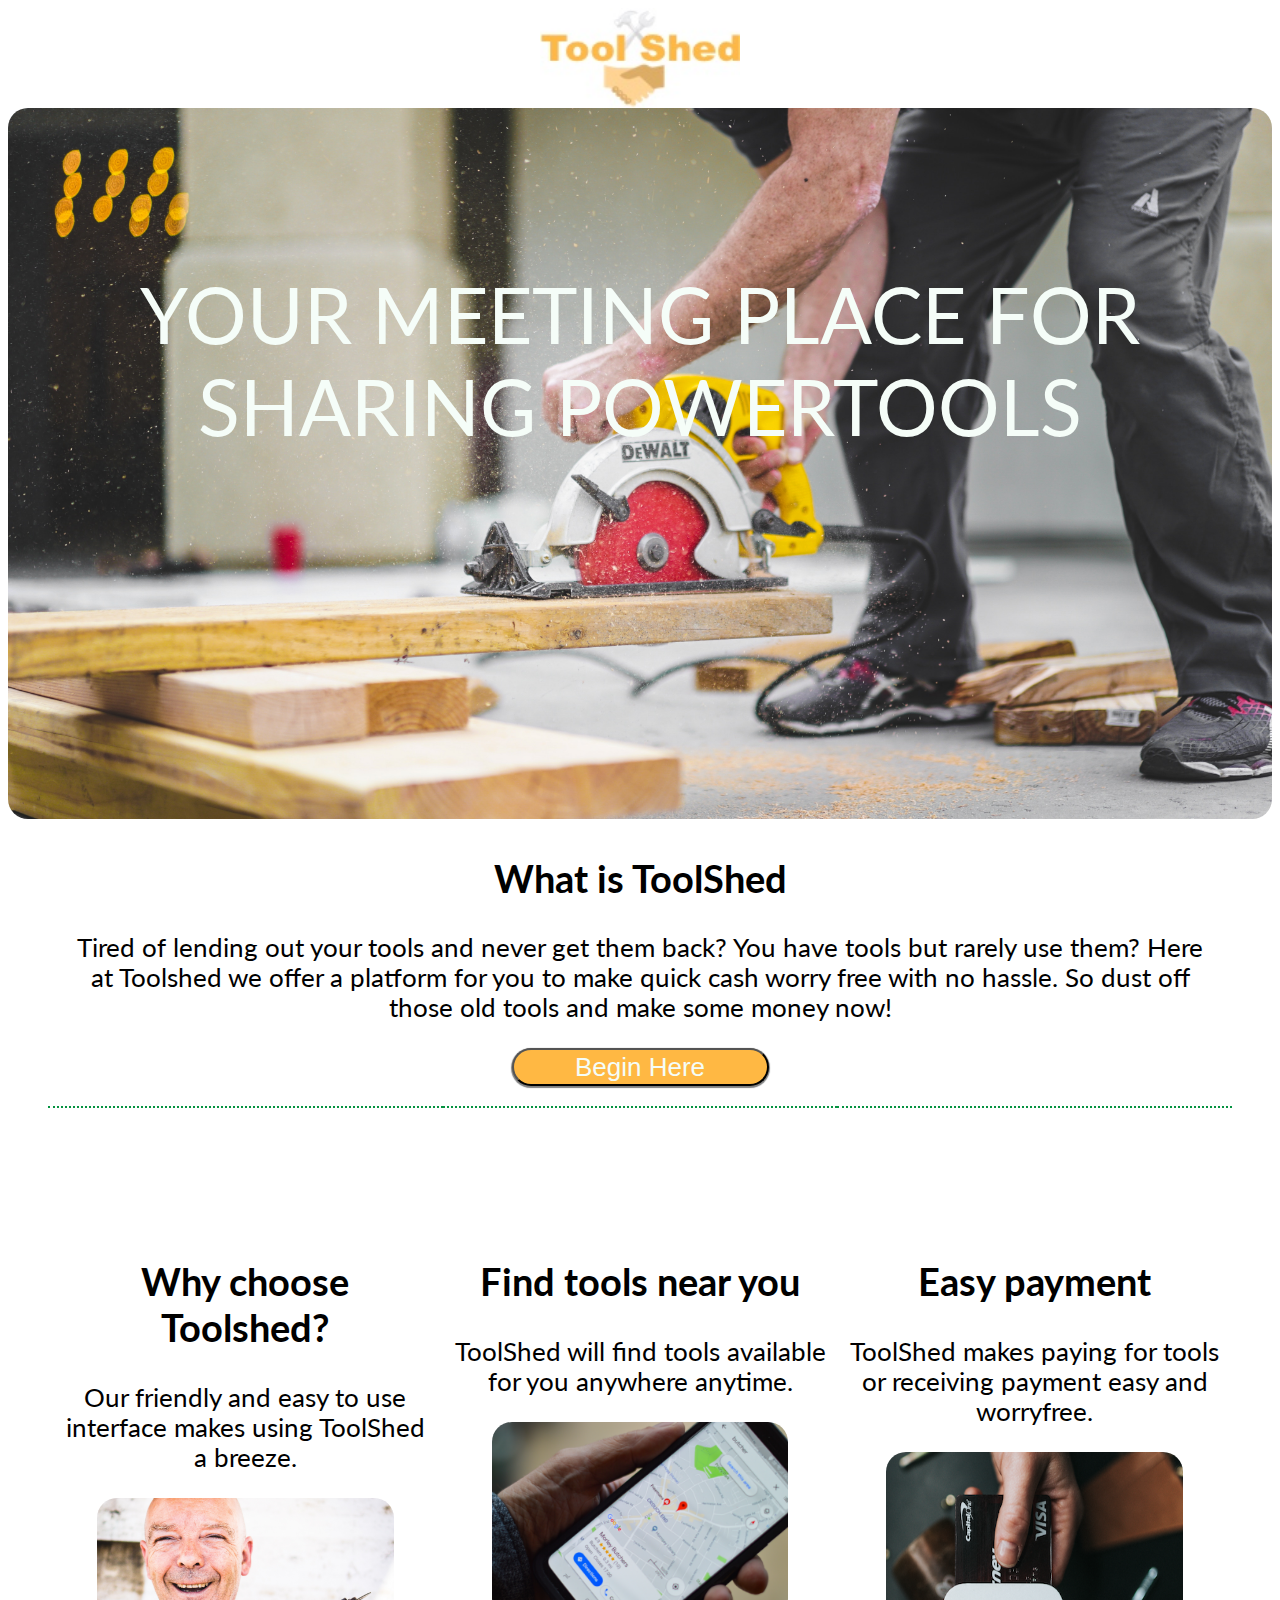
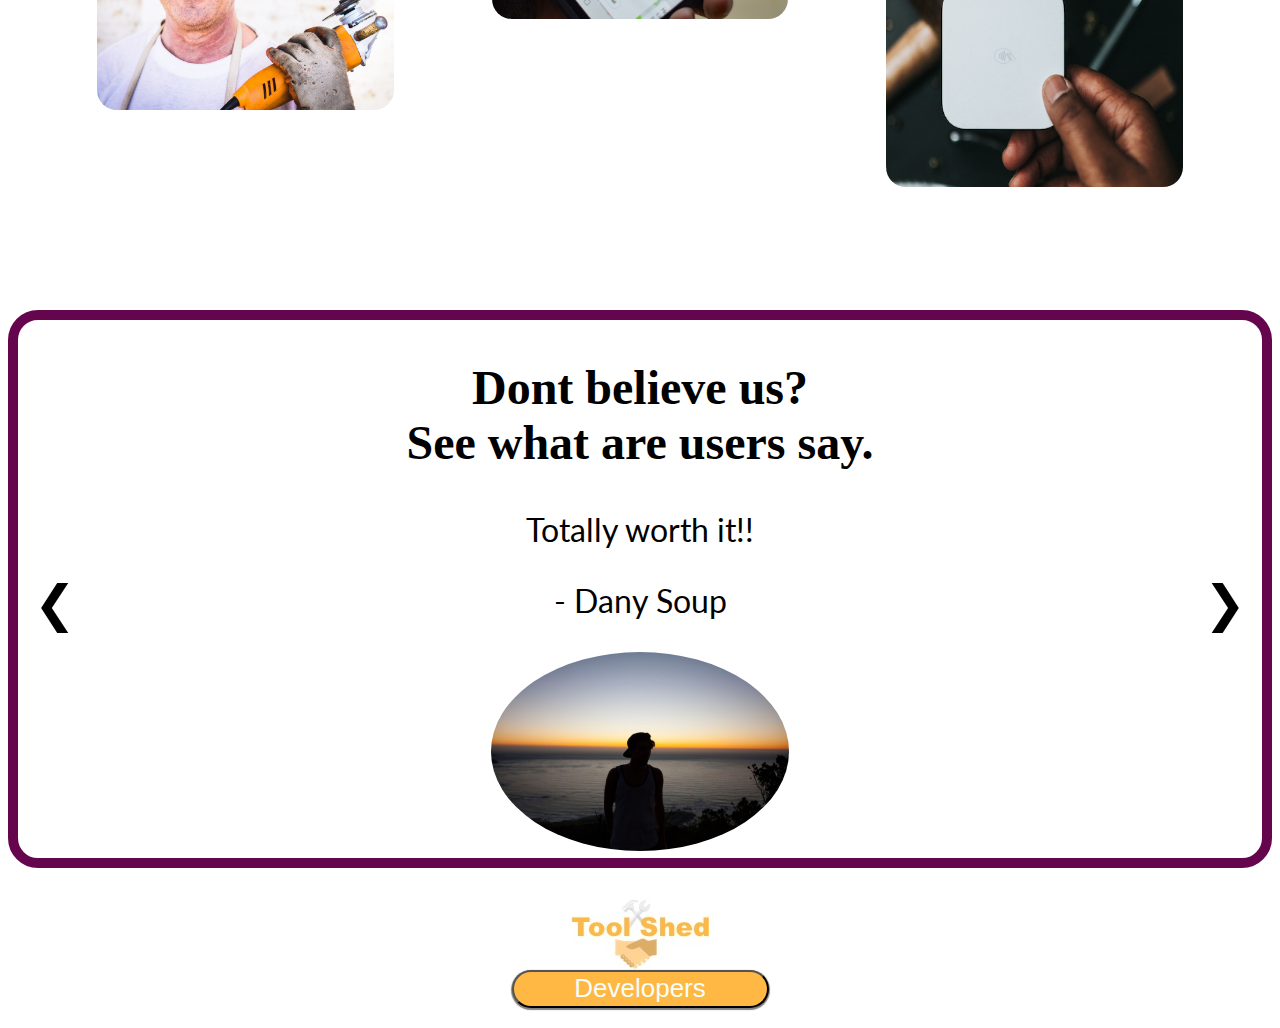
==== commit f9517b07: "Mixins fixed" ====
--- a/index.html
+++ b/index.html
@@ -26,17 +26,17 @@
       </div>
     </div>
     <!--end of topImg div-->
-
-    <div class="topPara">
-      <h2>What is ToolShed</h2>
-      <p>
-        Tired of lending out your tools and never get them back? You have tools
-        but rarely use them?<br />
-        Here at Toolshed we offer a platform for you to make quick cash worry
-        free with no hassle. So dust off those old tools and make some money
-        now!
-      </p>
-      <button class="btn">Begin Here</button>
+    <div class="topParaSec">
+      <div class="topPara">
+        <h2>What is ToolShed</h2>
+        <p>
+          Tired of lending out your tools and never get them back? You have
+          tools but rarely use them? Here at Toolshed we offer a platform for
+          you to make quick cash worry free with no hassle. So dust off those
+          old tools and make some money now!
+        </p>
+        <button class="btn">Begin Here</button>
+      </div>
     </div>
     <!--end of topPara div-->
 
--- a/css/index.css
+++ b/css/index.css
@@ -1,3 +1,14 @@
+.button {
+  font-size: 26px;
+  width: 257px;
+  height: 38px;
+  background: #ffb843;
+  color: #f5fdf8;
+  border-radius: 30px;
+  box-shadow: 0px 1px 1px 1px grey;
+  outline: none;
+  margin-bottom: 20px;
+}
 .header-nav {
   width: 100%;
   display: flex;
@@ -12,7 +23,7 @@
   flex-direction: column;
   align-items: center;
 }
-.btn {
+.footerBar .btn {
   font-size: 26px;
   width: 257px;
   height: 38px;
@@ -40,13 +51,18 @@
   color: #f5fdf8;
   font-family: "Lato", sans-serif;
 }
-.topPara {
+.topParaSec {
+  display: flex;
+  justify-content: center;
+}
+.topParaSec .topPara {
   font-size: 1.6rem;
-  display: flex;
+  width: 90%;
   flex-direction: column;
-  align-items: center;
   text-align: center;
   font-family: "Lato", sans-serif;
+}
+.topParaSec .topPara .btn {
   font-size: 26px;
   width: 257px;
   height: 38px;
@@ -74,7 +90,7 @@
 }
 .topContentSec .content {
   border-top: 2px dotted #059240;
-  padding: 10% 0%;
+  padding: 10% 1%;
 }
 @media (min-width:1000px) {
   .topContentSec .content {
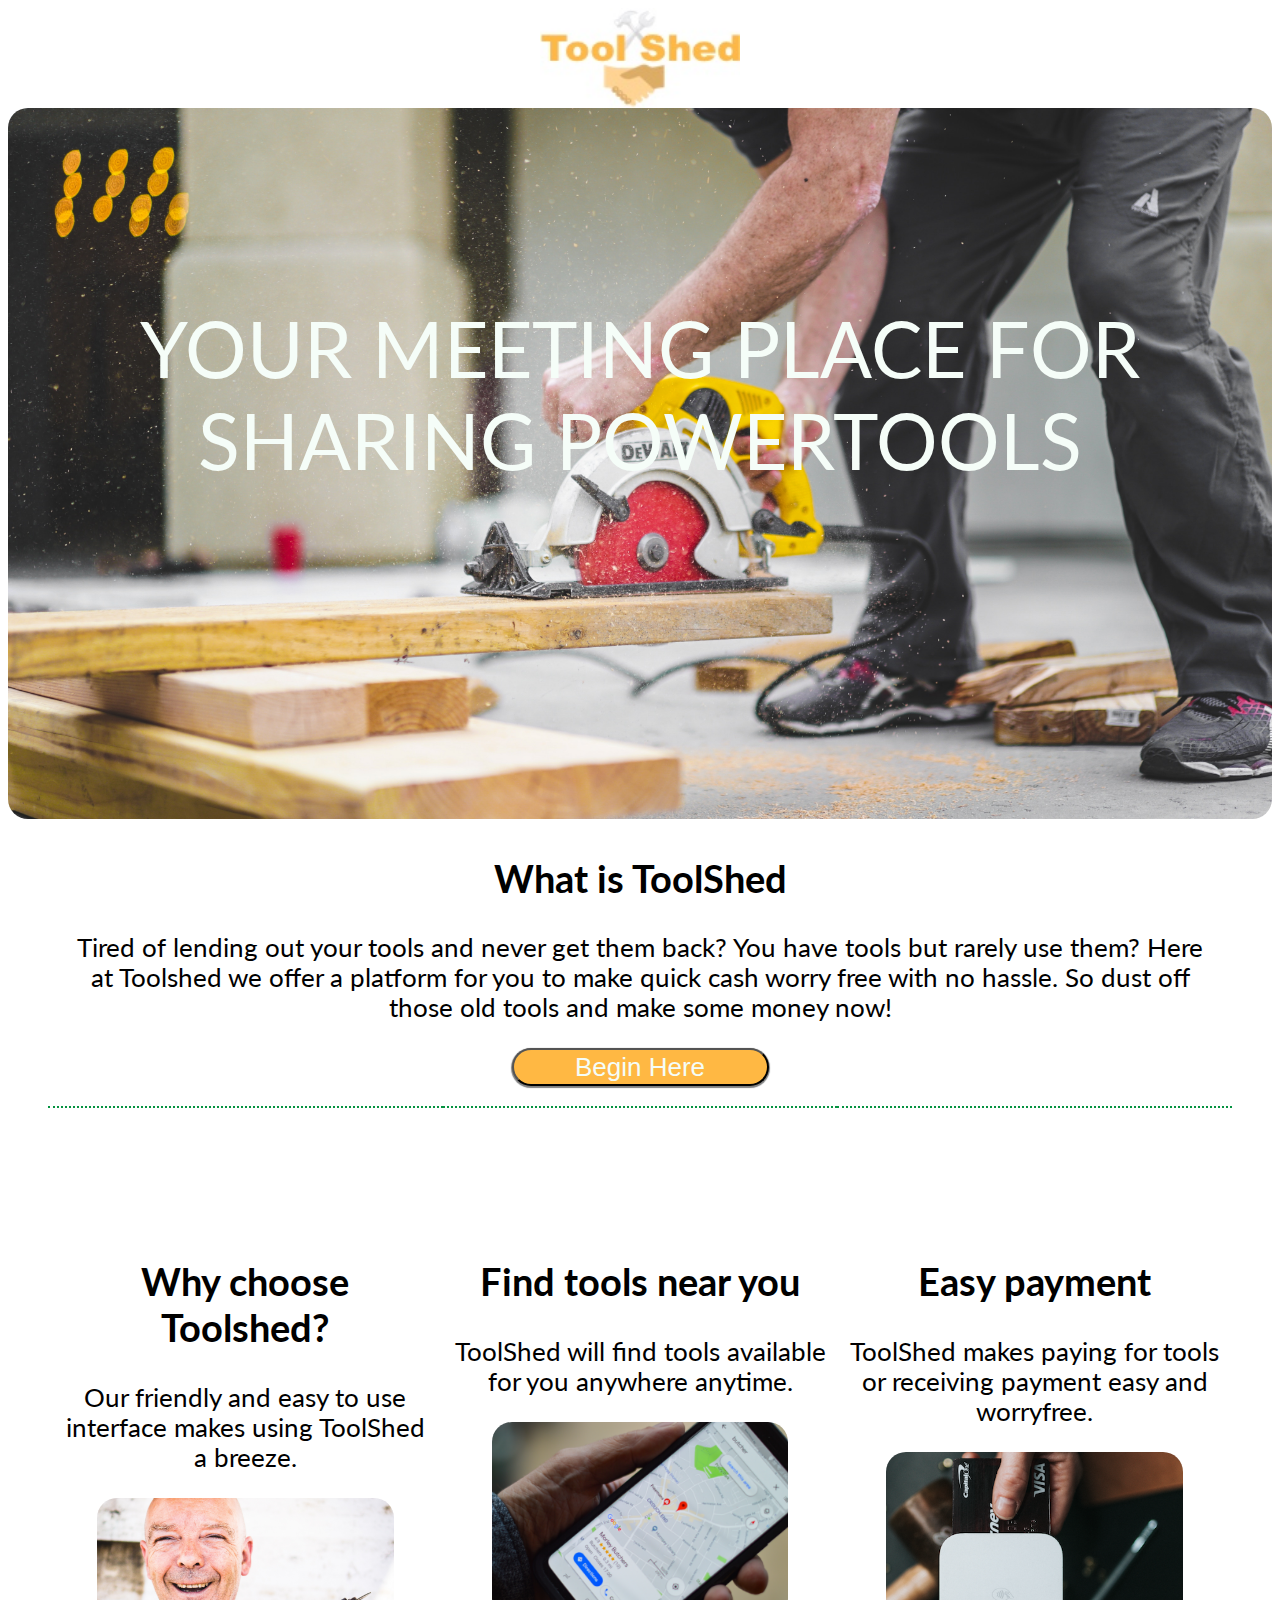
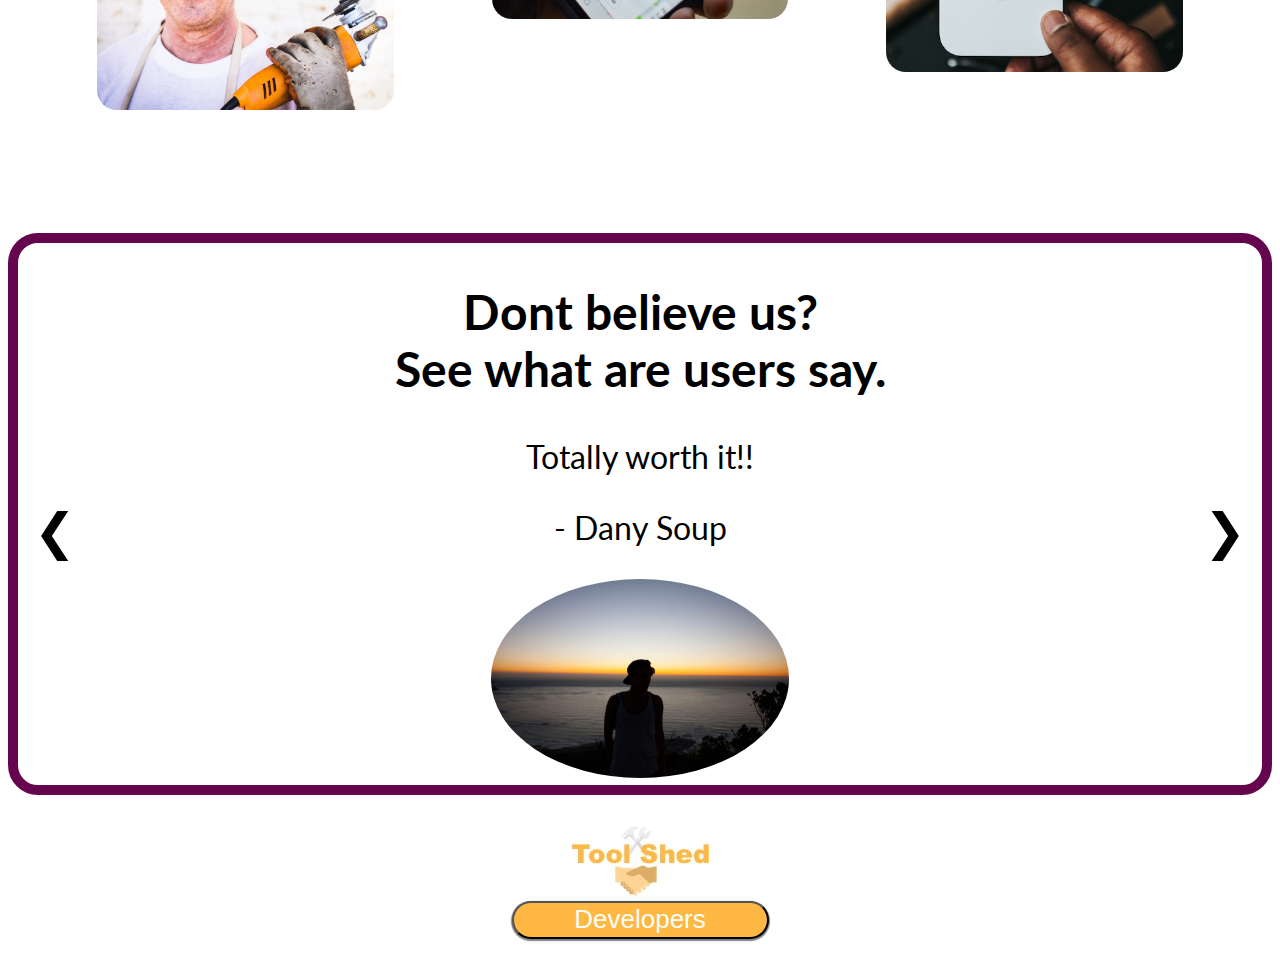
==== commit ad1f75f4: "final changes to landing page" ====
--- a/index.html
+++ b/index.html
@@ -35,7 +35,9 @@
           you to make quick cash worry free with no hassle. So dust off those
           old tools and make some money now!
         </p>
-        <button class="btn">Begin Here</button>
+        <a href="https://tool-shed.netlify.com/">
+          <button class="btn">Begin Here</button>
+        </a>
       </div>
     </div>
     <!--end of topPara div-->
@@ -72,8 +74,6 @@
         <img
           class="bottomContentImg"
           src="imgs/Screen Shot 2019-05-22 at 4.34.09 PM.png"
-          width="504px"
-          height="335px"
         />
       </div>
       <!--end of content div-->
@@ -120,12 +120,12 @@
       </div>
       <!--end of slides div-->
 
-      <a class="prev" onclick="plusSlides(-1)">&#10094;</a>
-      <a class="next" onclick="plusSlides(1)">&#10095;</a>
+      <a class="prev">&#10094;</a>
+      <a class="next">&#10095;</a>
     </div>
     <!--end of customerComments div-->
     <footer class="footerBar">
-      <img class="footerLogo" src="imgs/logo.jpg" />
+      <a id="footerLogo" href="index.html"> <img src="imgs/logo.jpg" /> </a>
       <a href="about.html">
         <button class="btn">Developers</button>
       </a>
--- a/css/index.css
+++ b/css/index.css
@@ -34,11 +34,13 @@
   outline: none;
   margin-bottom: 20px;
 }
+.topImg {
+  position: relative;
+}
 .topImg .backImg {
   width: 100%;
   height: auto;
   border-radius: 20px;
-  position: relative;
 }
 .topImg .textImg {
   position: absolute;
@@ -111,6 +113,7 @@
   border-radius: 30px;
   border: 10px solid #65054e;
   position: relative;
+  font-family: "lato", sans-serif;
 }
 .slides {
   display: none;
@@ -172,7 +175,7 @@
   font-size: 1.6rem;
   text-align: center;
   padding: 2% 0%;
-  border-bottom: 3px dotted #65054e;
+  border-bottom: 2px dotted #65054e;
 }
 .devInfoSec .devInfo .devName {
   background: #ffb843;
